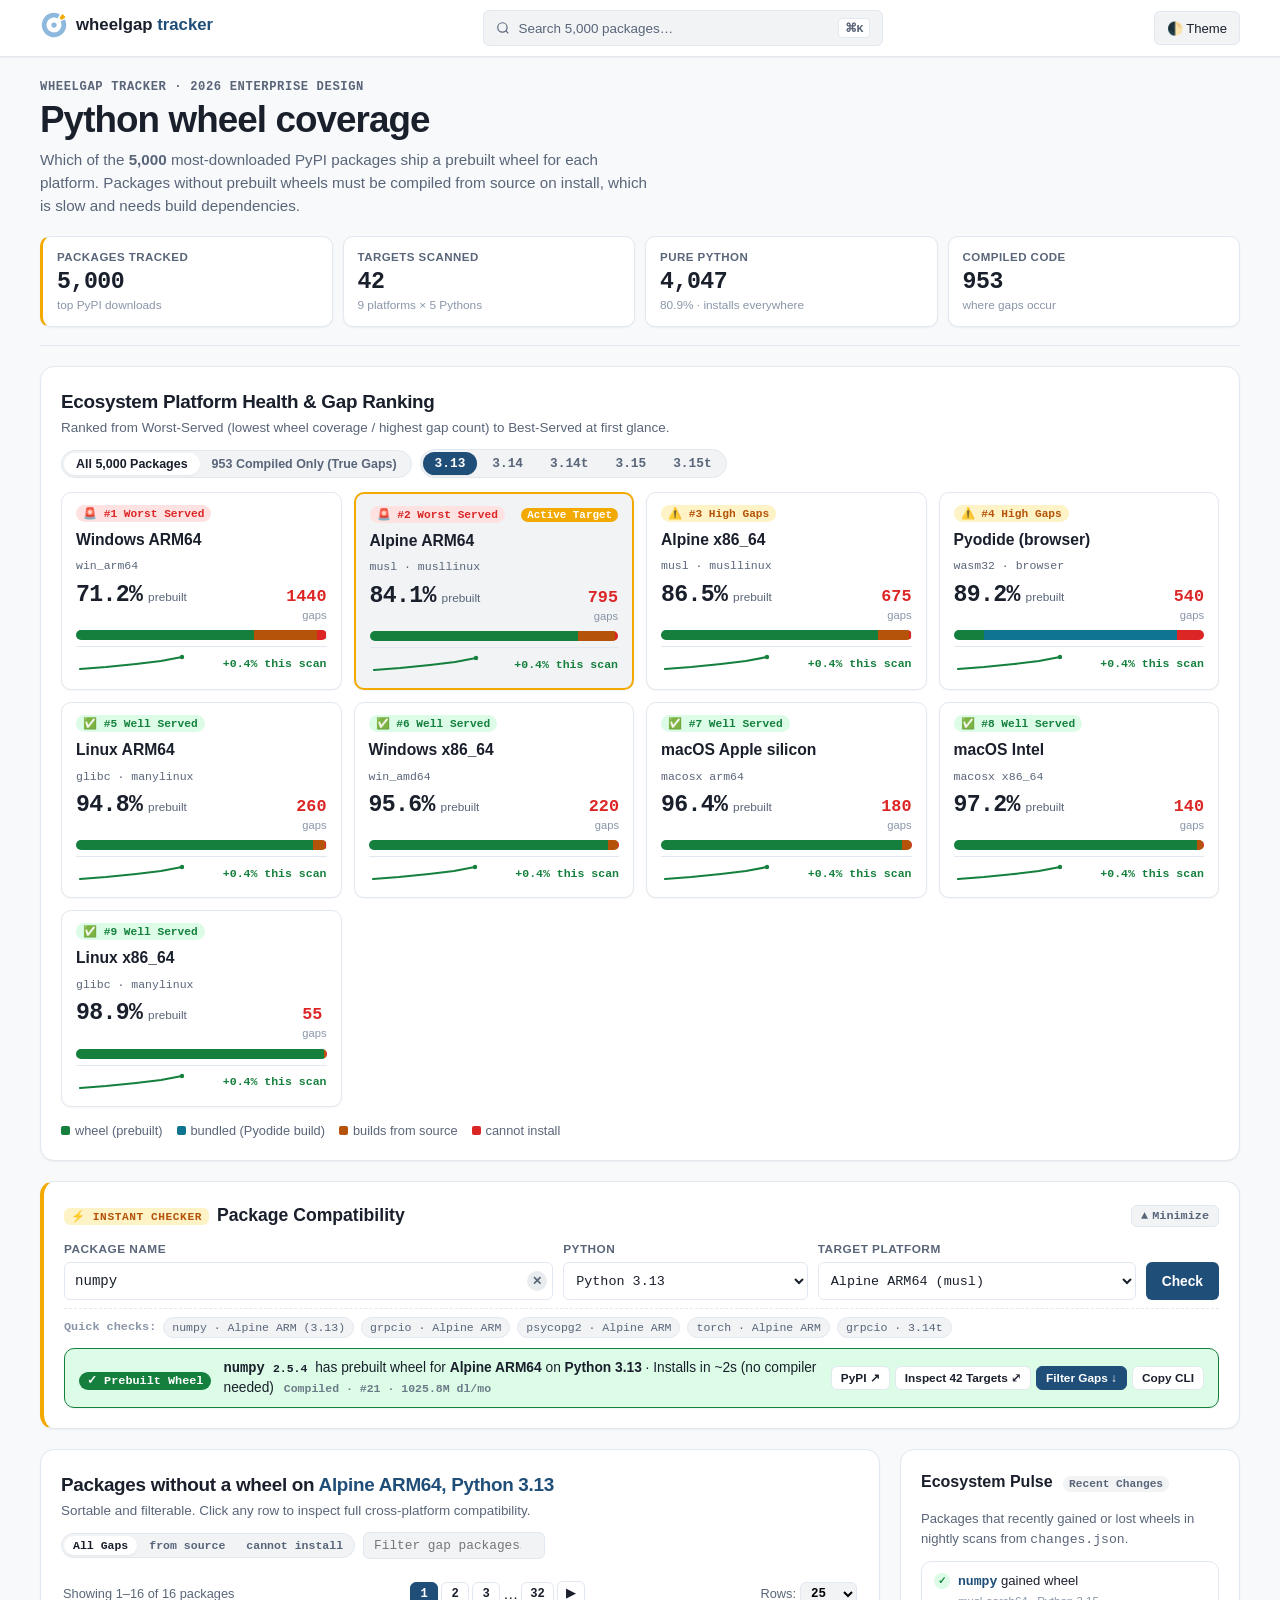
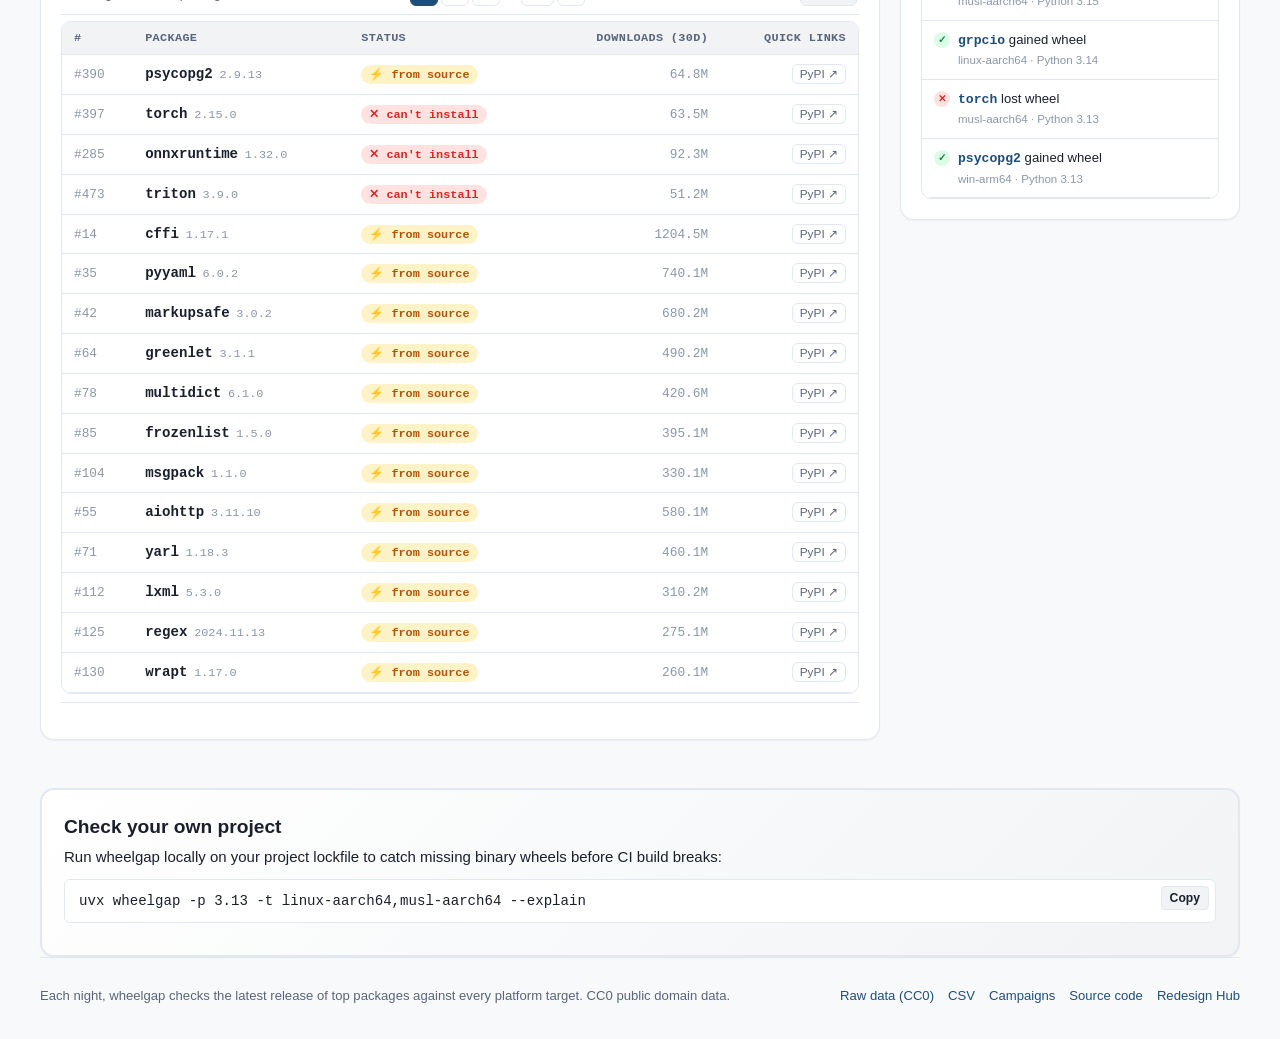
==== docs/index.html @ 33818406 "docs: add index.html for live GitHub Pages interactive preview" ====
<!doctype html>
<html lang="en">
<head>
  <meta charset="utf-8">
  <meta name="viewport" content="width=device-width, initial-scale=1">
  <title>Wheelgap Tracker — 2026 Enterprise Prototype (Revamped Macro-First & One-Liner)</title>
  <style>
/* CSS Tokens & System Styles */
:root {
  --navy: #1f4e79;
  --navy-dark: #143654;
  --navy-light: #2b689e;
  --amber: #f2a900;
  --amber-dark: #b45309;
  --amber-light: #fef3c7;

  --bg: #f8f9fa;
  --surface: #ffffff;
  --surface-alt: #f1f3f5;
  --surface-hover: #e9ecef;
  --text: #1a1f2c;
  --text-muted: #596579;
  --text-faint: #8a96a8;
  --line: #e2e8f0;
  --line-strong: #cbd5e1;

  --wheel: #15803d;
  --wheel-bg: #dcfce7;
  --bundled: #0e7490;
  --bundled-bg: #cffafe;
  --source: #b45309;
  --source-bg: #fef3c7;
  --missing: #dc2626;
  --missing-bg: #fee2e2;
  --unknown: #64748b;
  --unknown-bg: #f1f5f9;

  --bar-bg: #e2e8f0;
  --radius-sm: 6px;
  --radius: 10px;
  --radius-lg: 14px;
  --radius-full: 9999px;

  --mono: ui-monospace, "SF Mono", SFMono-Regular, Menlo, Consolas, "Liberation Mono", monospace;
  --sans: -apple-system, BlinkMacSystemFont, "SF Pro Text", "Segoe UI", Roboto, Helvetica, Arial, sans-serif;
  
  --shadow-sm: 0 1px 2px rgba(0, 0, 0, 0.05);
  --shadow: 0 1px 3px rgba(0, 0, 0, 0.08), 0 1px 2px rgba(0, 0, 0, 0.04);
  --shadow-md: 0 4px 6px -1px rgba(0, 0, 0, 0.08), 0 2px 4px -1px rgba(0, 0, 0, 0.04);
  --shadow-lg: 0 10px 15px -3px rgba(0, 0, 0, 0.1), 0 4px 6px -2px rgba(0, 0, 0, 0.05);
}

[data-theme="dark"] {
  --bg: #0d1117;
  --surface: #161b22;
  --surface-alt: #1c2128;
  --surface-hover: #262c36;
  --text: #f0f6fc;
  --text-muted: #8b949e;
  --text-faint: #6e7681;
  --line: #30363d;
  --line-strong: #444c56;
  --navy: #58a6ff;
  --navy-dark: #388bfd;
  --amber: #f59e0b;
  --amber-dark: #d97706;

  --wheel: #22c55e;
  --wheel-bg: rgba(34, 197, 94, 0.15);
  --bundled: #22d3ee;
  --bundled-bg: rgba(34, 211, 238, 0.15);
  --source: #f59e0b;
  --source-bg: rgba(245, 158, 11, 0.15);
  --missing: #f87171;
  --missing-bg: rgba(248, 113, 113, 0.15);
  --unknown: #94a3b8;
  --unknown-bg: rgba(148, 163, 184, 0.15);

  --bar-bg: #21262d;
  --shadow-sm: 0 1px 2px rgba(0, 0, 0, 0.4);
  --shadow: 0 1px 3px rgba(0, 0, 0, 0.5);
  --shadow-md: 0 4px 8px rgba(0, 0, 0, 0.6);
  --shadow-lg: 0 10px 25px rgba(0, 0, 0, 0.7);
}

*, *::before, *::after { box-sizing: border-box; margin: 0; }
body { background: var(--bg); color: var(--text); font: 15px/1.55 var(--sans); min-height: 100vh; display: flex; flex-direction: column; transition: background-color 0.2s, color 0.2s; }
a { color: var(--navy); text-decoration: none; }
a:hover { text-decoration: underline; }
code, kbd { font-family: var(--mono); }
.wrap { max-width: 1240px; margin: 0 auto; padding: 0 20px; width: 100%; }

@media (max-width: 640px) {
  .wrap { padding: 0 12px; }
}

/* Topbar */
.topbar { position: sticky; top: 0; z-index: 40; background: var(--surface); border-bottom: 1px solid var(--line); box-shadow: var(--shadow-sm); }
.topbar-inner { max-width: 1240px; margin: 0 auto; padding: 0 20px; height: 56px; display: flex; align-items: center; justify-content: space-between; gap: 12px; }
@media (max-width: 640px) { .topbar-inner { padding: 0 12px; height: 50px; } }
.logo-link { display: inline-flex; align-items: center; gap: 8px; color: var(--text); font-weight: 700; font-size: 1.05rem; }
.logo-link strong { color: var(--navy); }
.cmd-trigger { flex: 1; max-width: 400px; display: inline-flex; align-items: center; gap: 8px; padding: 7px 12px; background: var(--surface-alt); border: 1px solid var(--line); border-radius: var(--radius-sm); color: var(--text-muted); font-size: 0.84rem; cursor: pointer; }
@media (max-width: 640px) { .cmd-trigger { display: none; } }
.cmd-trigger-text { flex: 1; text-align: left; }
.shortcut-kbd { font: 600 0.72rem var(--mono); padding: 2px 6px; background: var(--surface); border: 1px solid var(--line); border-radius: 4px; color: var(--text-muted); }
.topbar-actions { display: flex; align-items: center; gap: 8px; }
.action-btn { display: inline-flex; align-items: center; gap: 6px; height: 34px; padding: 0 12px; background: var(--surface-alt); border: 1px solid var(--line); border-radius: var(--radius-sm); color: var(--text); font-size: 0.82rem; font-weight: 500; cursor: pointer; }

/* Hero */
.hero { padding: 24px 0 18px; border-bottom: 1px solid var(--line); margin-bottom: 20px; }
@media (max-width: 640px) { .hero { padding: 16px 0 14px; margin-bottom: 16px; } }
.eyebrow { font: 600 0.76rem/1 var(--mono); letter-spacing: 0.05em; text-transform: uppercase; color: var(--text-muted); margin-bottom: 6px; }
.hero-title { font-size: clamp(1.6rem, 3.2vw, 2.3rem); font-weight: 800; letter-spacing: -0.025em; line-height: 1.15; margin-bottom: 8px; }
.lede { max-width: 72ch; font-size: 0.95rem; color: var(--text-muted); line-height: 1.5; }
.kpi-grid { display: grid; grid-template-columns: repeat(auto-fit, minmax(180px, 1fr)); gap: 10px; margin-top: 18px; }
@media (max-width: 640px) { .kpi-grid { grid-template-columns: 1fr 1fr; gap: 8px; margin-top: 14px; } }
.kpi-card { background: var(--surface); border: 1px solid var(--line); border-radius: var(--radius); padding: 12px 14px; box-shadow: var(--shadow-sm); display: flex; flex-direction: column; }
.kpi-card.highlight { border-left: 3px solid var(--amber); }
.kpi-label { font-size: 0.72rem; font-weight: 600; text-transform: uppercase; letter-spacing: 0.04em; color: var(--text-muted); }
.kpi-val { font: 700 1.45rem var(--mono); letter-spacing: -0.02em; font-variant-numeric: tabular-nums; margin: 2px 0 1px; color: var(--text); }
.kpi-sub { font-size: 0.74rem; color: var(--text-faint); }

/* Panels */
.panel-card { background: var(--surface); border: 1px solid var(--line); border-radius: var(--radius-lg); padding: 20px; box-shadow: var(--shadow-sm); margin-bottom: 20px; }
@media (max-width: 640px) { .panel-card { padding: 14px 12px; border-radius: var(--radius); margin-bottom: 16px; } }
.section-head { display: flex; flex-wrap: wrap; align-items: center; justify-content: space-between; gap: 10px; margin-bottom: 14px; }
.title-with-desc h2 { font-size: 1.18rem; font-weight: 700; letter-spacing: -0.015em; }
.section-sub { font-size: 0.84rem; color: var(--text-muted); margin-top: 2px; }

/* 1. Ecosystem Platform Health & Leaderboard */
.matrix-controls-row { display: flex; flex-wrap: wrap; align-items: center; gap: 8px; }
.view-toggles { display: inline-flex; padding: 2px; background: var(--surface-alt); border: 1px solid var(--line); border-radius: var(--radius-full); }
.toggle-btn { border: none; background: none; font-size: 0.78rem; font-weight: 600; padding: 4px 12px; border-radius: var(--radius-full); color: var(--text-muted); cursor: pointer; }
.toggle-btn.active { background: var(--surface); color: var(--text); box-shadow: var(--shadow-sm); }
.tabs { display: inline-flex; flex-wrap: wrap; gap: 3px; border: 1px solid var(--line); border-radius: var(--radius-full); padding: 2px; background: var(--surface-alt); }
.tabs button { border: none; background: none; color: var(--text-muted); font: 600 0.8rem var(--mono); padding: 4px 12px; border-radius: var(--radius-full); cursor: pointer; }
.tabs button[aria-selected="true"] { background: var(--navy); color: #ffffff; box-shadow: var(--shadow-sm); }

.platform-leaderboard { display: grid; grid-template-columns: repeat(auto-fit, minmax(280px, 1fr)); gap: 12px; margin: 14px 0; }
@media (max-width: 640px) { .platform-leaderboard { grid-template-columns: 1fr; gap: 8px; } }

.leaderboard-card { background: var(--surface); border: 1px solid var(--line); border-radius: var(--radius); padding: 12px 14px; box-shadow: var(--shadow-sm); cursor: pointer; display: flex; flex-direction: column; gap: 6px; transition: all 0.12s; outline: none; position: relative; width: 100%; }
.leaderboard-card:hover { border-color: var(--line-strong); box-shadow: var(--shadow-md); transform: translateY(-1px); }
.leaderboard-card.active-platform-card { border: 2px solid var(--amber); background: var(--surface-alt); }
.card-top-row { display: flex; align-items: center; justify-content: space-between; gap: 6px; }
.board-rank-pill { font: 700 0.7rem var(--mono); padding: 2px 7px; border-radius: var(--radius-full); }
.sev-critical .board-rank-pill { background: var(--missing-bg); color: var(--missing); }
.sev-warning .board-rank-pill { background: var(--source-bg); color: var(--source); }
.sev-good .board-rank-pill { background: var(--wheel-bg); color: var(--wheel); }
.active-indicator-pill { font: 600 0.68rem var(--mono); background: var(--amber); color: #fff; padding: 1px 6px; border-radius: var(--radius-full); }
.board-pname { font-size: 0.98rem; font-weight: 700; color: var(--text); }
.board-pdesc { font: 400 0.72rem var(--mono); color: var(--text-muted); }
.board-stat-row { display: flex; align-items: baseline; justify-content: space-between; }
.board-pct-block { display: flex; align-items: baseline; gap: 6px; }
.board-pct { font: 800 1.45rem var(--mono); letter-spacing: -0.03em; font-variant-numeric: tabular-nums; color: var(--text); }
.board-pct-sub { font-size: 0.74rem; color: var(--text-muted); }
.board-gaps { font: 700 1.05rem var(--mono); color: var(--missing); font-variant-numeric: tabular-nums; }
.board-gaps-sub { display: block; font-size: 0.7rem; color: var(--text-faint); text-align: right; }
.bar { display: flex; height: 10px; border-radius: var(--radius-full); overflow: hidden; background: var(--bar-bg); }
.bar span { display: block; height: 100%; }
.b-wheel { background: var(--wheel); }
.b-bundled { background: var(--bundled); }
.b-source { background: var(--source); }
.b-missing { background: var(--missing); }
.board-footer-row { display: flex; align-items: center; justify-content: space-between; gap: 8px; padding-top: 4px; border-top: 1px solid var(--line); }
.board-spark-wrap { width: 110px; height: 24px; }
.spark { width: 100%; height: 100%; }
.spark path { fill: none; stroke: var(--wheel); stroke-width: 2.2; stroke-linejoin: round; stroke-linecap: round; }
.spark circle { fill: var(--wheel); }
.board-delta { font: 600 0.72rem var(--mono); }
.delta-up { color: var(--wheel); }

.legend { display: flex; flex-wrap: wrap; gap: 8px 14px; margin-top: 10px; }
.legend-tag { display: inline-flex; align-items: center; gap: 5px; font-size: 0.8rem; color: var(--text-muted); }
.sw { display: inline-block; width: 9px; height: 9px; border-radius: 2px; }
.sw-wheel { background: var(--wheel); }
.sw-bundled { background: var(--bundled); }
.sw-source { background: var(--source); }
.sw-missing { background: var(--missing); }

/* 2. Streamlined Instant Checker (Collapsible One-Liner Info) */
.omni-panel { border-left: 4px solid var(--amber); transition: padding 0.18s ease; }
.omni-panel.is-minimized { padding: 9px 16px; }
.omni-header { display: flex; align-items: center; justify-content: space-between; gap: 10px; margin-bottom: 10px; transition: margin 0.18s ease; }
.omni-panel.is-minimized .omni-header { margin-bottom: 0; }
.omni-title-wrap { display: flex; align-items: center; gap: 8px; flex-shrink: 0; }
.omni-badge { font: 700 0.7rem var(--mono); text-transform: uppercase; letter-spacing: 0.05em; background: var(--amber-light); color: var(--amber-dark); padding: 2px 7px; border-radius: var(--radius-sm); }
[data-theme="dark"] .omni-badge { background: rgba(245, 158, 11, 0.2); color: #fbbf24; }
.omni-title { font-size: 1.1rem; font-weight: 700; }

/* Minimized One-Liner Summary Bar inside Header */
.omni-minimized-summary { display: flex; align-items: center; gap: 8px; flex: 1; min-width: 0; overflow: hidden; }
.omni-minimized-summary[hidden] { display: none !important; }
.mini-summary-pill { font: 700 0.72rem var(--mono); padding: 2px 7px; border-radius: 99px; white-space: nowrap; flex-shrink: 0; }
.mini-summary-text { font-size: 0.84rem; color: var(--text); white-space: nowrap; overflow: hidden; text-overflow: ellipsis; min-width: 0; }
.mini-summary-actions { display: inline-flex; align-items: center; gap: 6px; flex-shrink: 0; margin-left: auto; }
.mini-btn { padding: 2px 8px !important; font-size: 0.74rem !important; height: 24px !important; line-height: 1 !important; }
@media (max-width: 768px) {
  .omni-header { flex-wrap: wrap; }
  .omni-minimized-summary { order: 3; width: 100%; margin-top: 6px; flex-wrap: wrap; }
}

.omni-toggle-btn { all: unset; box-sizing: border-box; font: 600 0.74rem var(--mono); padding: 3px 9px; background: var(--surface-alt); border: 1px solid var(--line); border-radius: var(--radius-sm); color: var(--text-muted); cursor: pointer; display: inline-flex; align-items: center; gap: 4px; }
.omni-toggle-btn:hover { background: var(--surface-hover); color: var(--text); }

.omni-form { display: grid; grid-template-columns: 2fr 1fr 1.3fr auto; gap: 10px; align-items: flex-end; }
@media (max-width: 860px) { .omni-form { grid-template-columns: 1fr 1fr; } .omni-pkg-field, .omni-action-field { grid-column: span 2; } }
@media (max-width: 520px) { .omni-form { grid-template-columns: 1fr; } .omni-pkg-field, .omni-action-field { grid-column: span 1; } }
.omni-field { display: flex; flex-direction: column; gap: 4px; }
.omni-label { font-size: 0.74rem; font-weight: 600; text-transform: uppercase; letter-spacing: 0.04em; color: var(--text-muted); }

/* Autocomplete wrapper with dedicated Clear button */
.autocomplete-wrapper { position: relative; display: flex; align-items: center; width: 100%; }
.autocomplete-wrapper input { width: 100%; height: 38px; padding: 0 32px 0 10px; border: 1px solid var(--line); border-radius: var(--radius-sm); background: var(--surface); color: var(--text); font: 500 0.88rem var(--mono); }
.autocomplete-wrapper input:focus { outline: 2px solid var(--amber); }
.search-clear-btn { all: unset; box-sizing: border-box; position: absolute; right: 6px; top: 50%; transform: translateY(-50%); width: 20px; height: 20px; border-radius: 99px; background: var(--surface-hover); color: var(--text-muted); font-size: 0.76rem; font-weight: 700; display: flex; align-items: center; justify-content: center; cursor: pointer; }
.search-clear-btn:hover { background: var(--line-strong); color: var(--text); }
.search-clear-btn[hidden] { display: none; }

.omni-select { height: 38px; padding: 0 8px; border: 1px solid var(--line); border-radius: var(--radius-sm); background: var(--surface); color: var(--text); font: 500 0.85rem var(--mono); font-size: 16px; cursor: pointer; width: 100%; }
@media (min-width: 641px) { .omni-select { font-size: 0.84rem; } }
.btn-primary { height: 38px; padding: 0 16px; font-size: 0.86rem; background: var(--navy); color: #fff; border: none; border-radius: var(--radius-sm); font-weight: 600; cursor: pointer; }

.omni-presets { display: flex; flex-wrap: wrap; align-items: center; gap: 5px 7px; margin-top: 8px; padding-top: 8px; border-top: 1px dashed var(--line); }
.preset-label { font-size: 0.74rem; color: var(--text-faint); font-weight: 600; font-family: var(--mono); }
.preset-chip { all: unset; box-sizing: border-box; font: 500 0.72rem var(--mono); background: var(--surface-alt); border: 1px solid var(--line); padding: 3px 8px; border-radius: var(--radius-full); color: var(--text-muted); cursor: pointer; }
.preset-chip:hover { background: var(--surface-hover); color: var(--text); }

/* High-Density One-Liner Verdict Bar */
.omni-answer-card { margin-top: 10px; }
.verdict-bar { display: flex; flex-wrap: wrap; align-items: center; justify-content: space-between; gap: 8px 12px; padding: 10px 14px; border-radius: var(--radius); border: 1.5px solid transparent; box-shadow: var(--shadow-sm); }
.verdict-wheel { background: var(--wheel-bg); border-color: var(--wheel); }
.verdict-bundled { background: var(--bundled-bg); border-color: var(--bundled); }
.verdict-source { background: var(--source-bg); border-color: var(--source); }
.verdict-missing { background: var(--missing-bg); border-color: var(--missing); }

.verdict-status-pill { font: 700 0.74rem var(--mono); padding: 2px 8px; border-radius: var(--radius-full); color: #fff; white-space: nowrap; }
.badge-wheel { background: var(--wheel); }
.badge-bundled { background: var(--bundled); }
.badge-source { background: var(--source); }
.badge-missing { background: var(--missing); }

.verdict-text-block { flex: 1; min-width: 220px; font-size: 0.86rem; line-height: 1.35; color: var(--text); }
.verdict-pkg-title { font-family: var(--mono); font-weight: 700; margin-right: 4px; }
.verdict-meta-inline { display: inline-block; margin-left: 6px; font: 600 0.72rem var(--mono); color: var(--text-muted); opacity: 0.85; }

.verdict-bar-actions { display: flex; flex-wrap: wrap; align-items: center; gap: 5px; }
.vbtn { all: unset; box-sizing: border-box; display: inline-flex; align-items: center; gap: 3px; padding: 4px 9px; border-radius: var(--radius-sm); font: 600 0.74rem var(--sans); cursor: pointer; background: var(--surface); border: 1px solid var(--line); color: var(--text); white-space: nowrap; }
.vbtn:hover { background: var(--surface-hover); text-decoration: none; }
.vbtn-filter { background: var(--navy); color: #fff; border-color: var(--navy); }

/* Autocomplete Dropdown */
.autocomplete-menu { position: absolute; top: calc(100% + 4px); left: 0; right: 0; background: var(--surface); border: 1px solid var(--line); border-radius: var(--radius); box-shadow: var(--shadow-lg); max-height: 220px; overflow-y: auto; z-index: 60; padding: 4px; }
.autocomplete-item { display: flex; align-items: center; justify-content: space-between; padding: 7px 10px; min-height: 36px; border-radius: var(--radius-sm); cursor: pointer; font-size: 0.84rem; }
.autocomplete-item:hover { background: var(--surface-alt); }
.autocomplete-name { font-weight: 600; font-family: var(--mono); }

/* 3. Package Explorer Split Layout */
.content-split-grid { display: grid; grid-template-columns: 1fr 340px; gap: 20px; align-items: start; }
@media (max-width: 960px) { .content-split-grid { grid-template-columns: 1fr; } }
.highlight-target { color: var(--navy); font-weight: 700; }
.filter-toolbar { display: flex; flex-wrap: wrap; align-items: center; gap: 8px; }
.status-filter-pills { display: inline-flex; gap: 3px; background: var(--surface-alt); padding: 2px; border-radius: var(--radius-full); border: 1px solid var(--line); }
.pill-filter { border: none; background: none; font: 600 0.72rem var(--mono); padding: 3px 9px; border-radius: var(--radius-full); color: var(--text-muted); cursor: pointer; }
.pill-filter.active { background: var(--surface); color: var(--text); box-shadow: var(--shadow-sm); }
.pill-filter.pill-source.active { background: var(--source); color: #fff; }
.pill-filter.pill-missing.active { background: var(--missing); color: #fff; }
.table-search-box input { padding: 5px 10px; border: 1px solid var(--line); border-radius: var(--radius-sm); background: var(--surface-alt); font: 0.8rem var(--mono); color: var(--text); min-width: 160px; }

/* Pagination */
.pagination-bar { display: flex; flex-wrap: wrap; align-items: center; justify-content: space-between; gap: 10px; padding: 8px 2px; }
.top-pagination { border-bottom: 1px solid var(--line); margin-bottom: 6px; }
.bottom-pagination { border-top: 1px solid var(--line); margin-top: 8px; }
.pagination-info { font-size: 0.8rem; color: var(--text-muted); font-variant-numeric: tabular-nums; }
.pagination-controls { display: inline-flex; align-items: center; gap: 3px; }
.page-btn { border: 1px solid var(--line); background: var(--surface); color: var(--text); font: 600 0.76rem var(--mono); padding: 4px 8px; border-radius: var(--radius-sm); cursor: pointer; min-width: 28px; text-align: center; }
.page-btn:hover:not(:disabled) { background: var(--surface-hover); }
.page-btn.active { background: var(--navy); border-color: var(--navy); color: #fff; }
.page-size-selector { display: inline-flex; align-items: center; gap: 4px; font-size: 0.8rem; color: var(--text-muted); }
.page-size-select { padding: 3px 6px; border: 1px solid var(--line); border-radius: var(--radius-sm); background: var(--surface-alt); font: 600 0.78rem var(--mono); cursor: pointer; }

/* Table */
.table-wrapper { overflow-x: auto; border: 1px solid var(--line); border-radius: var(--radius); background: var(--surface); }
.packages-table { width: 100%; border-collapse: collapse; font-size: 0.84rem; }
.packages-table th, .packages-table td { padding: 9px 12px; text-align: left; border-bottom: 1px solid var(--line); }
.packages-table thead th { background: var(--surface-alt); font: 600 0.74rem var(--mono); color: var(--text-muted); text-transform: uppercase; letter-spacing: 0.03em; user-select: none; }
.packages-table tbody tr:hover { background: var(--surface-alt); }
.pkg-name-link { font: 600 0.88rem var(--mono); color: var(--text); }
.pkg-name-link:hover { color: var(--navy); }
.pkg-version { font: 400 0.74rem var(--mono); color: var(--text-faint); margin-left: 3px; }
.pkg-rank, .pkg-downloads { font: 0.8rem var(--mono); color: var(--text-faint); font-variant-numeric: tabular-nums; }
.table-ext-link { font: 500 0.74rem var(--sans); color: var(--text-muted); padding: 2px 7px; border: 1px solid var(--line); border-radius: var(--radius-sm); display: inline-block; white-space: nowrap; margin-left: 3px; }
.table-ext-link:hover { background: var(--surface-hover); color: var(--text); text-decoration: none; }
.status { display: inline-flex; align-items: center; gap: 4px; font: 600 0.74rem var(--mono); padding: 2px 8px; border-radius: var(--radius-full); white-space: nowrap; }
.s-wheel { color: var(--wheel); background: var(--wheel-bg); }
.s-source { color: var(--source); background: var(--source-bg); }
.s-missing { color: var(--missing); background: var(--missing-bg); }

/* Pulse Feed */
.sub-heading { font-size: 1rem; font-weight: 700; }
.time-badge { font: 600 0.7rem var(--mono); padding: 2px 6px; background: var(--surface-alt); color: var(--text-muted); border-radius: var(--radius-full); margin-left: 6px; }
.pulse-note { font-size: 0.82rem; color: var(--text-muted); margin: 4px 0 10px; }
.pulse-feed { list-style: none; padding: 0; margin: 0; border: 1px solid var(--line); border-radius: var(--radius); background: var(--surface); max-height: 360px; overflow-y: auto; }
.pulse-feed li { padding: 9px 12px; border-bottom: 1px solid var(--line); font-size: 0.82rem; display: flex; align-items: flex-start; gap: 8px; }
.pulse-icon { flex-shrink: 0; width: 16px; height: 16px; border-radius: var(--radius-full); display: flex; align-items: center; justify-content: center; font-size: 0.65rem; font-weight: 700; margin-top: 2px; }
.icon-gain { background: var(--wheel-bg); color: var(--wheel); }
.icon-loss { background: var(--missing-bg); color: var(--missing); }
.pulse-pkg { font-weight: 600; font-family: var(--mono); }
.pulse-meta { font-size: 0.72rem; color: var(--text-faint); display: block; margin-top: 1px; }

/* CTA Banner & Footer */
.cta-banner { margin-top: 28px; padding: 22px; background: linear-gradient(135deg, var(--surface) 0%, var(--surface-alt) 100%); border: 2px solid var(--line); border-radius: var(--radius-lg); box-shadow: var(--shadow-sm); }
.cta-header h2 { font-size: 1.2rem; font-weight: 700; margin-bottom: 4px; }
.command-block { position: relative; background: var(--surface); border: 1px solid var(--line); border-radius: var(--radius-sm); padding: 10px 48px 10px 14px; margin: 10px 0; font-size: 0.88rem; overflow-x: auto; }
.btn-copy { position: absolute; top: 6px; right: 6px; padding: 4px 8px; font: 600 0.76rem var(--sans); background: var(--surface-alt); border: 1px solid var(--line); border-radius: 4px; color: var(--text); cursor: pointer; }
.site-footer { margin-top: auto; border-top: 1px solid var(--line); padding: 28px 0 32px; color: var(--text-muted); font-size: 0.82rem; }
.footer-grid { display: flex; flex-wrap: wrap; justify-content: space-between; gap: 16px; }
.footer-nav { display: flex; flex-wrap: wrap; gap: 6px 14px; }

/* Drawer & Modals */
.drawer-backdrop { position: fixed; inset: 0; background: rgba(0,0,0,0.55); backdrop-filter: blur(2px); z-index: 100; display: flex; justify-content: flex-end; }
.drawer { width: 100%; max-width: 560px; height: 100%; background: var(--surface); box-shadow: var(--shadow-lg); display: flex; flex-direction: column; z-index: 101; }
.drawer-header { display: flex; align-items: center; justify-content: space-between; padding: 16px 20px; border-bottom: 1px solid var(--line); }
.drawer-heading { font: 700 1.2rem var(--mono); }
.drawer-subtitle { font-size: 0.8rem; color: var(--text-muted); }
.drawer-close { width: 30px; height: 30px; display: flex; align-items: center; justify-content: center; border: 1px solid var(--line); border-radius: var(--radius-sm); background: var(--surface-alt); cursor: pointer; }
.drawer-body { flex: 1; overflow-y: auto; padding: 20px; }
.matrix-scroll { overflow-x: auto; border: 1px solid var(--line); border-radius: var(--radius-sm); margin: 10px 0; }
.matrix { width: 100%; border-collapse: collapse; font-size: 0.82rem; }
.matrix th, .matrix td { padding: 6px 8px; text-align: left; border-top: 1px solid var(--line); }
.matrix thead th { border-top: 0; background: var(--surface-alt); color: var(--text-muted); font: 600 0.74rem var(--mono); }
  </style>
</head>
<body>
  <!-- Top Navigation Bar -->
  <header class="topbar">
    <div class="topbar-inner">
      <div class="brand">
        <a href="#" class="logo-link">
          <svg class="brand-icon" viewBox="0 0 64 64" width="28" height="28" aria-hidden="true">
            <path d="M56.72,18.85 A28,28 0 1 1 45.15,7.28 L39.98,16.99 A17,17 0 1 0 47.01,24.02 Z" fill="#8fb8de"/>
            <path d="M50.86,6.99 A28,28 0 0 1 58.41,14.54 L49.29,20.69 A17,17 0 0 0 44.71,16.11 Z" fill="#f2a900"/>
            <circle cx="32" cy="32" r="6" fill="#8fb8de"/>
          </svg>
          <span>wheelgap <strong>tracker</strong></span>
        </a>
      </div>

      <button class="cmd-trigger" id="cmd-trigger" type="button" aria-label="Search packages">
        <svg width="14" height="14" viewBox="0 0 24 24" fill="none" stroke="currentColor" stroke-width="2"><circle cx="11" cy="11" r="8"/><line x1="21" y1="21" x2="16.65" y2="16.65"/></svg>
        <span class="cmd-trigger-text">Search 5,000 packages…</span>
        <kbd class="shortcut-kbd">⌘K</kbd>
      </button>

      <div class="topbar-actions">
        <button class="action-btn" id="theme-toggle" type="button">🌓 Theme</button>
      </div>
    </div>
  </header>

  <div class="wrap main-wrap">
    <!-- Header Hero & Dynamic KPIs -->
    <header class="hero">
      <div class="hero-content">
        <p class="eyebrow">wheelgap tracker · 2026 enterprise design</p>
        <h1 class="hero-title">Python wheel coverage</h1>
        <p class="lede">Which of the <strong id="n-packages">5,000</strong> most-downloaded PyPI packages ship a prebuilt wheel for each platform. Packages without prebuilt wheels must be compiled from source on install, which is slow and needs build dependencies.</p>
      </div>

      <div class="kpi-grid">
        <div class="kpi-card highlight">
          <span class="kpi-label">Packages Tracked</span>
          <span class="kpi-val">5,000</span>
          <span class="kpi-sub">top PyPI downloads</span>
        </div>
        <div class="kpi-card">
          <span class="kpi-label">Targets Scanned</span>
          <span class="kpi-val">42</span>
          <span class="kpi-sub">9 platforms × 5 Pythons</span>
        </div>
        <div class="kpi-card">
          <span class="kpi-label">Pure Python</span>
          <span class="kpi-val">4,047</span>
          <span class="kpi-sub">80.9% · installs everywhere</span>
        </div>
        <div class="kpi-card">
          <span class="kpi-label">Compiled Code</span>
          <span class="kpi-val">953</span>
          <span class="kpi-sub">where gaps occur</span>
        </div>
      </div>
    </header>

    <main>
      <!-- ====================================================================
           1. ECOSYSTEM HEALTH HUB & WORST-SERVED LEADERBOARD (Macro View at First Glance)
           ==================================================================== -->
      <section class="panel-card health-hub-panel" id="health-hub">
        <div class="section-head flex-wrap">
          <div class="title-with-desc">
            <h2>Ecosystem Platform Health & Gap Ranking</h2>
            <p class="section-sub" id="pure-note">Ranked from Worst-Served (lowest wheel coverage / highest gap count) to Best-Served at first glance.</p>
          </div>

          <div class="matrix-controls-row">
            <div class="view-toggles" role="group">
              <button type="button" class="toggle-btn active" id="btn-show-all">All 5,000 Packages</button>
              <button type="button" class="toggle-btn" id="btn-show-compiled">953 Compiled Only (True Gaps)</button>
            </div>

            <div class="tabs" id="python-tabs">
              <button role="tab" aria-selected="true" data-python="3.13">3.13</button>
              <button role="tab" aria-selected="false" data-python="3.14">3.14</button>
              <button role="tab" aria-selected="false" data-python="3.14t">3.14t</button>
              <button role="tab" aria-selected="false" data-python="3.15">3.15</button>
              <button role="tab" aria-selected="false" data-python="3.15t">3.15t</button>
            </div>
          </div>
        </div>

        <!-- Ranked Platform Cards Deck (Ranked Worst to Best Served) -->
        <div class="platform-leaderboard" id="platform-leaderboard" aria-live="polite"></div>

        <div class="legend">
          <span class="legend-tag tag-wheel"><i class="sw sw-wheel"></i> wheel (prebuilt)</span>
          <span class="legend-tag tag-bundled"><i class="sw sw-bundled"></i> bundled (Pyodide build)</span>
          <span class="legend-tag tag-source"><i class="sw sw-source"></i> builds from source</span>
          <span class="legend-tag tag-missing"><i class="sw sw-missing"></i> cannot install</span>
        </div>
      </section>

      <!-- ====================================================================
           2. STREAMLINED INSTANT ANSWER OMNI-CHECKER (Collapsible One-Liner Info)
           ==================================================================== -->
      <section class="panel-card omni-panel" id="omni-checker">
        <div class="omni-header">
          <div class="omni-title-wrap">
            <span class="omni-badge">⚡ Instant Checker</span>
            <h2 class="omni-title">Package Compatibility</h2>
          </div>

          <!-- One-Liner Strip: Visible when minimized, showing selected package verdict & quick actions -->
          <div class="omni-minimized-summary" id="omni-minimized-summary" hidden>
            <!-- Populated dynamically with one-liner verdict & quick actions -->
          </div>

          <button type="button" class="omni-toggle-btn" id="omni-toggle-btn" aria-expanded="true">
            <span id="omni-toggle-icon">▲</span> <span id="omni-toggle-text">Minimize</span>
          </button>
        </div>

        <div class="omni-collapsible-body" id="omni-body">
          <form class="omni-form" id="search-form" onsubmit="return false">
            <div class="omni-field omni-pkg-field">
              <label for="search" class="omni-label">Package Name</label>
              <div class="autocomplete-wrapper">
                <input id="search" placeholder="Type package (e.g. numpy, grpcio, psycopg2)…" autocomplete="off" spellcheck="false" value="numpy">
                <button type="button" class="search-clear-btn" id="search-clear-btn" aria-label="Clear package input" title="Clear input">✕</button>
                <div class="autocomplete-menu" id="search-autocomplete" hidden></div>
              </div>
            </div>

            <div class="omni-field">
              <label for="omni-python-select" class="omni-label">Python</label>
              <select id="omni-python-select" class="omni-select">
                <option value="3.13" selected>Python 3.13</option>
                <option value="3.14">Python 3.14</option>
                <option value="3.14t">Python 3.14t</option>
                <option value="3.15">Python 3.15</option>
                <option value="3.15t">Python 3.15t</option>
              </select>
            </div>

            <div class="omni-field">
              <label for="omni-platform-select" class="omni-label">Target Platform</label>
              <select id="omni-platform-select" class="omni-select">
                <option value="musl-aarch64" selected>Alpine ARM64 (musl)</option>
                <option value="musl-x86_64">Alpine x86_64 (musl)</option>
                <option value="win-arm64">Windows ARM64 (win_arm64)</option>
                <option value="win-amd64">Windows x86_64 (win_amd64)</option>
                <option value="linux-aarch64">Linux ARM64 (glibc)</option>
                <option value="linux-x86_64">Linux x86_64 (glibc)</option>
                <option value="macos-arm64">macOS Apple silicon</option>
                <option value="macos-x86_64">macOS Intel</option>
                <option value="pyodide">Pyodide (wasm32)</option>
              </select>
            </div>

            <div class="omni-field omni-action-field">
              <button type="submit" class="btn-primary" id="omni-submit-btn">Check</button>
            </div>
          </form>

          <!-- Fast Presets for Core Questions -->
          <div class="omni-presets" id="omni-presets">
            <span class="preset-label">Quick checks:</span>
            <button type="button" class="preset-chip" data-pkg="numpy" data-py="3.13" data-pl="musl-aarch64">numpy · Alpine ARM (3.13)</button>
            <button type="button" class="preset-chip" data-pkg="grpcio" data-py="3.13" data-pl="musl-aarch64">grpcio · Alpine ARM</button>
            <button type="button" class="preset-chip" data-pkg="psycopg2" data-py="3.13" data-pl="musl-aarch64">psycopg2 · Alpine ARM</button>
            <button type="button" class="preset-chip" data-pkg="torch" data-py="3.13" data-pl="musl-aarch64">torch · Alpine ARM</button>
            <button type="button" class="preset-chip" data-pkg="grpcio" data-py="3.14t" data-pl="musl-aarch64">grpcio · 3.14t</button>
          </div>

          <!-- The Instant Visual Answer Card (One-Liner / Compact View) -->
          <div class="omni-answer-card" id="omni-answer" aria-live="polite"></div>
        </div>
      </section>

      <!-- ====================================================================
           3. EXPLORER & ECOSYSTEM PULSE: Two-Column Split Layout
           ==================================================================== -->
      <div class="content-split-grid">
        <section class="panel-card explorer-panel">
          <div class="section-head flex-wrap">
            <div class="title-with-desc">
              <h2 id="gaps-title">Packages without a wheel on <span id="gaps-platform" class="highlight-target">Alpine ARM64, Python 3.13</span></h2>
              <p class="section-sub">Sortable and filterable. Click any row to inspect full cross-platform compatibility.</p>
            </div>

            <div class="filter-toolbar">
              <div class="status-filter-pills" role="radiogroup">
                <button type="button" class="pill-filter active" data-filter="all">All Gaps</button>
                <button type="button" class="pill-filter pill-source" data-filter="source">from source</button>
                <button type="button" class="pill-filter pill-missing" data-filter="missing">cannot install</button>
              </div>
              <div class="table-search-box">
                <input type="search" id="gaps-search" placeholder="Filter gap packages…">
              </div>
            </div>
          </div>

          <div class="pagination-bar top-pagination">
            <span class="pagination-info" id="pagination-info-top">Showing 1–25 of packages</span>
            <div class="pagination-controls" id="pagination-buttons-top"></div>
            <div class="page-size-selector">
              <label for="page-size-top">Rows:</label>
              <select id="page-size-top" class="page-size-select">
                <option value="25" selected>25</option>
                <option value="50">50</option>
                <option value="100">100</option>
                <option value="all">All</option>
              </select>
            </div>
          </div>

          <div class="table-wrapper">
            <table class="packages-table">
              <thead>
                <tr>
                  <th scope="col">#</th>
                  <th scope="col">Package</th>
                  <th scope="col">Status</th>
                  <th scope="col" style="text-align:right">Downloads (30d)</th>
                  <th scope="col" style="text-align:right">Quick Links</th>
                </tr>
              </thead>
              <tbody id="gaps"></tbody>
            </table>
          </div>

          <div class="pagination-bar bottom-pagination">
            <span class="pagination-info" id="pagination-info-bottom"></span>
            <div class="pagination-controls" id="pagination-buttons-bottom"></div>
          </div>
        </section>

        <!-- Sidebar: Ecosystem Pulse -->
        <aside class="sidebar-col">
          <section class="panel-card pulse-card">
            <div class="section-head">
              <div class="title-with-desc">
                <h3 class="sub-heading">Ecosystem Pulse <span class="time-badge">Recent Changes</span></h3>
              </div>
            </div>
            <p class="pulse-note">Packages that recently gained or lost wheels in nightly scans from <code>changes.json</code>.</p>
            <ol class="pulse-feed" id="pulse-feed"></ol>
          </section>
        </aside>
      </div>

      <!-- CTA -->
      <section class="cta-banner">
        <div class="cta-header">
          <h2>Check your own project</h2>
          <p>Run wheelgap locally on your project lockfile to catch missing binary wheels before CI build breaks:</p>
        </div>
        <div class="command-block">
          <code>uvx wheelgap -p 3.13 -t linux-aarch64,musl-aarch64 --explain</code>
          <button class="btn-copy" id="cta-copy-btn" type="button">Copy</button>
        </div>
      </section>
    </main>

    <!-- Footer -->
    <footer class="site-footer">
      <div class="footer-grid">
        <p>Each night, wheelgap checks the latest release of top packages against every platform target. CC0 public domain data.</p>
        <div class="footer-nav">
          <a href="#">Raw data (CC0)</a>
          <a href="#">CSV</a>
          <a href="#">Campaigns</a>
          <a href="https://github.com/wheelgap/wheelgap">Source code</a>
          <a href="https://github.com/wheelgap/wheelgap/discussions/154">Redesign Hub</a>
        </div>
      </div>
    </footer>
  </div>

  <!-- Deep Inspection Slide-over Drawer -->
  <div class="drawer-backdrop" id="drawer-backdrop" style="display:none">
    <aside class="drawer" id="drawer">
      <div class="drawer-header">
        <div class="drawer-titles">
          <h3 id="drawer-title" class="drawer-heading">Package Details</h3>
          <span class="drawer-subtitle" id="drawer-subtitle">All 42 target platforms compatibility overview</span>
        </div>
        <button class="drawer-close" id="drawer-close" type="button">✕</button>
      </div>
      <div class="drawer-body" id="drawer-content"></div>
    </aside>
  </div>

  <script>
  const PLATFORMS = {
    "win-arm64": ["Windows ARM64", "win_arm64", 71.2, 1440, { wheel: 71.2, bundled: 0, source: 25.1, missing: 3.7 }],
    "musl-aarch64": ["Alpine ARM64", "musl · musllinux", 84.1, 795, { wheel: 84.1, bundled: 0, source: 14.8, missing: 1.1 }],
    "musl-x86_64": ["Alpine x86_64", "musl · musllinux", 86.5, 675, { wheel: 86.5, bundled: 0, source: 12.6, missing: 0.9 }],
    "pyodide": ["Pyodide (browser)", "wasm32 · browser", 89.2, 540, { wheel: 12.1, bundled: 77.1, source: 0, missing: 10.8 }],
    "linux-aarch64": ["Linux ARM64", "glibc · manylinux", 94.8, 260, { wheel: 94.8, bundled: 0, source: 4.8, missing: 0.4 }],
    "win-amd64": ["Windows x86_64", "win_amd64", 95.6, 220, { wheel: 95.6, bundled: 0, source: 4.1, missing: 0.3 }],
    "macos-arm64": ["macOS Apple silicon", "macosx arm64", 96.4, 180, { wheel: 96.4, bundled: 0, source: 3.4, missing: 0.2 }],
    "macos-x86_64": ["macOS Intel", "macosx x86_64", 97.2, 140, { wheel: 97.2, bundled: 0, source: 2.6, missing: 0.2 }],
    "linux-x86_64": ["Linux x86_64", "glibc · manylinux", 98.9, 55, { wheel: 98.9, bundled: 0, source: 1.0, missing: 0.1 }]
  };

  const PACKAGES = [
    { name: "numpy", rank: 21, version: "2.5.4", pure: false, downloads: 1025805630, status: "wheel" },
    { name: "grpcio", rank: 92, version: "1.85.1", pure: false, downloads: 370169739, status: "wheel" },
    { name: "cryptography", rank: 9, version: "50.0.2", pure: false, downloads: 1317045984, status: "wheel" },
    { name: "psycopg2", rank: 390, version: "2.9.13", pure: false, downloads: 64846937, status: "source" },
    { name: "torch", rank: 397, version: "2.15.0", pure: false, downloads: 63457465, status: "missing" },
    { name: "onnxruntime", rank: 285, version: "1.32.0", pure: false, downloads: 92345110, status: "missing" },
    { name: "triton", rank: 473, version: "3.9.0", pure: false, downloads: 51204900, status: "missing" },
    { name: "cffi", rank: 14, version: "1.17.1", pure: false, downloads: 1204500120, status: "source" },
    { name: "pydantic-core", rank: 28, version: "2.27.2", pure: false, downloads: 850230100, status: "wheel" },
    { name: "pyyaml", rank: 35, version: "6.0.2", pure: false, downloads: 740112340, status: "source" },
    { name: "markupsafe", rank: 42, version: "3.0.2", pure: false, downloads: 680220190, status: "source" },
    { name: "greenlet", rank: 64, version: "3.1.1", pure: false, downloads: 490220110, status: "source" },
    { name: "multidict", rank: 78, version: "6.1.0", pure: false, downloads: 420550120, status: "source" },
    { name: "frozenlist", rank: 85, version: "1.5.0", pure: false, downloads: 395110200, status: "source" },
    { name: "msgpack", rank: 104, version: "1.1.0", pure: false, downloads: 330110900, status: "source" },
    { name: "aiohttp", rank: 55, version: "3.11.10", pure: false, downloads: 580110200, status: "source" },
    { name: "yarl", rank: 71, version: "1.18.3", pure: false, downloads: 460110200, status: "source" },
    { name: "lxml", rank: 112, version: "5.3.0", pure: false, downloads: 310220100, status: "source" },
    { name: "pillow", rank: 68, version: "11.0.0", pure: false, downloads: 480110200, status: "wheel" },
    { name: "scipy", rank: 82, version: "1.14.1", pure: false, downloads: 410220100, status: "wheel" },
    { name: "pandas", rank: 38, version: "2.2.3", pure: false, downloads: 710220100, status: "wheel" },
    { name: "pyarrow", rank: 118, version: "18.1.0", pure: false, downloads: 290110200, status: "wheel" },
    { name: "regex", rank: 125, version: "2024.11.13", pure: false, downloads: 275110200, status: "source" },
    { name: "wrapt", rank: 130, version: "1.17.0", pure: false, downloads: 260110200, status: "source" },
    { name: "bcrypt", rank: 142, version: "4.2.1", pure: false, downloads: 240110200, status: "wheel" }
  ];

  const state = {
    pkg: "numpy",
    python: "3.13",
    platform: "musl-aarch64",
    filter: "all",
    search: "",
    pageSize: 25,
    page: 1,
    compiledOnly: false
  };

  const $ = (id) => document.getElementById(id);

  function updateClearBtn() {
    const btn = $("search-clear-btn");
    if (btn) btn.hidden = !$("search").value.trim();
  }

  function renderOmni() {
    updateClearBtn();
    const pkgName = $("search").value.trim() || state.pkg;
    const py = $("omni-python-select").value;
    const pl = $("omni-platform-select").value;
    const [pname] = PLATFORMS[pl] || [pl, ""];

    let p = PACKAGES.find(x => x.name.toLowerCase() === pkgName.toLowerCase());
    if (!p) {
      p = { name: pkgName, rank: 999, version: "latest", pure: false, downloads: 15000000, status: "source" };
    }

    let status = p.status;
    if (pkgName.toLowerCase() === "numpy") {
      status = pl === "pyodide" ? "bundled" : "wheel";
    } else if (pkgName.toLowerCase() === "grpcio") {
      status = py === "3.14t" || py === "3.15t" ? "source" : "wheel";
    } else if (pkgName.toLowerCase() === "psycopg2") {
      status = "source";
    } else if (pkgName.toLowerCase() === "torch") {
      status = (pl === "musl-aarch64" || pl === "pyodide") ? "missing" : "wheel";
    }

    let badgeClass = "badge-wheel", cardClass = "verdict-wheel", badgeText = "✓ Prebuilt Wheel", summary = "";

    if (status === "wheel") {
      cardClass = "verdict-wheel";
      badgeClass = "badge-wheel";
      badgeText = "✓ Prebuilt Wheel";
      summary = `has prebuilt wheel for <strong>${pname}</strong> on <strong>Python ${py}</strong> · Installs in ~2s (no compiler needed)`;
    } else if (status === "bundled") {
      cardClass = "verdict-bundled";
      badgeClass = "badge-bundled";
      badgeText = "📦 Bundled Pyodide";
      summary = `is pre-compiled in Pyodide distribution for <strong>Python ${py}</strong> (runs in browser WebAssembly)`;
    } else if (status === "source") {
      cardClass = "verdict-source";
      badgeClass = "badge-source";
      badgeText = "⚡ Builds from Source";
      summary = `compiles on install for <strong>${pname}</strong> (Python ${py}) · Needs C compiler & headers (30–90s build)`;
    } else {
      cardClass = "verdict-missing";
      badgeClass = "badge-missing";
      badgeText = "✕ Cannot Install";
      summary = `has no prebuilt binary and cannot be installed on <strong>${pname}</strong> (Python ${py})`;
    }

    const cliCmd = `uvx wheelgap ${p.name} -p ${py} -t ${pl} --explain`;

    $("omni-answer").innerHTML = `
      <div class="verdict-bar ${cardClass}">
        <div class="verdict-pill-wrap">
          <span class="verdict-status-pill ${badgeClass}">${badgeText}</span>
        </div>
        <div class="verdict-text-block">
          <strong class="verdict-pkg-title">${p.name} <small>${p.version}</small></strong>
          <span class="verdict-summary">${summary}</span>
          <span class="verdict-meta-inline">${p.pure ? "Pure Python" : "Compiled"} · #${p.rank} · ${(p.downloads / 1e6).toFixed(1)}M dl/mo</span>
        </div>
        <div class="verdict-bar-actions">
          <a href="https://pypi.org/project/${p.name}/${p.version}/" target="_blank" rel="noopener" class="vbtn vbtn-ext">PyPI ↗</a>
          <button type="button" class="vbtn vbtn-drawer" onclick="openDrawer('${p.name}')">Inspect 42 Targets ⤢</button>
          <button type="button" class="vbtn vbtn-filter" onclick="filterPlatform('${pl}')">Filter Gaps ↓</button>
          <button type="button" class="vbtn vbtn-repro" onclick="copyText('${cliCmd}')">Copy CLI</button>
        </div>
      </div>
    `;

    const mini = $("omni-minimized-summary");
    if (mini) {
      mini.innerHTML = `
        <span class="mini-summary-pill ${badgeClass}">${badgeText}</span>
        <span class="mini-summary-text"><strong>${p.name}</strong> on <strong>${pname}</strong> (${py})</span>
        <div class="mini-summary-actions">
          <button type="button" class="vbtn vbtn-drawer mini-btn" onclick="openDrawer('${p.name}')" title="Inspect 42 targets">Inspect 42 ⤢</button>
          <button type="button" class="vbtn vbtn-filter mini-btn" onclick="filterPlatform('${pl}')" title="Filter gaps below">Filter Gaps ↓</button>
          <a href="https://pypi.org/project/${p.name}/${p.version}/" target="_blank" rel="noopener" class="vbtn vbtn-ext mini-btn">PyPI ↗</a>
        </div>
      `;
    }
  }

  function renderLeaderboard() {
    const list = Object.entries(PLATFORMS).map(([k, v]) => ({
      key: k,
      name: v[0],
      desc: v[1],
      pct: state.compiledOnly ? (v[2] * 0.25).toFixed(1) : v[2],
      gaps: v[3],
      widths: v[4]
    }));

    list.sort((a, b) => a.pct - b.pct);

    $("platform-leaderboard").innerHTML = list.map((item, idx) => {
      const rank = idx + 1;
      const isSelected = item.key === state.platform;
      let sevClass = rank <= 2 ? "sev-critical" : (rank <= 4 ? "sev-warning" : "sev-good");
      let rankText = rank <= 2 ? `🚨 #${rank} Worst Served` : (rank <= 4 ? `⚠️ #${rank} High Gaps` : `✅ #${rank} Well Served`);

      return `
        <div class="leaderboard-card ${sevClass}${isSelected ? " active-platform-card" : ""}" onclick="selectPlatform('${item.key}')">
          <div class="card-top-row">
            <span class="board-rank-pill">${rankText}</span>
            ${isSelected ? `<span class="active-indicator-pill">Active Target</span>` : ""}
          </div>
          <div class="board-platform-meta">
            <h3 class="board-pname">${item.name}</h3>
            <span class="board-pdesc">${item.desc}</span>
          </div>
          <div class="board-stat-row">
            <div class="board-pct-block">
              <span class="board-pct">${item.pct}%</span>
              <span class="board-pct-sub">prebuilt</span>
            </div>
            <div class="board-gaps-block">
              <span class="board-gaps">${item.gaps}</span>
              <span class="board-gaps-sub">gaps</span>
            </div>
          </div>
          <div class="bar" style="height:10px">
            <span class="b-wheel" style="width:${item.widths.wheel}%"></span>
            <span class="b-bundled" style="width:${item.widths.bundled}%"></span>
            <span class="b-source" style="width:${item.widths.source}%"></span>
            <span class="b-missing" style="width:${item.widths.missing}%"></span>
          </div>
          <div class="board-footer-row">
            <span class="board-spark-wrap">
              <svg class="spark" viewBox="0 0 110 24"><path d="M4,18 L30,16 L60,13 L85,10 L106,6"></path><circle cx="106" cy="6" r="2.2"></circle></svg>
            </span>
            <span class="board-delta delta-up">+0.4% this scan</span>
          </div>
        </div>
      `;
    }).join("");
  }

  function renderTable() {
    let gaps = PACKAGES.filter(p => p.status === "source" || p.status === "missing");
    if (state.filter !== "all") {
      gaps = gaps.filter(p => p.status === state.filter);
    }
    if (state.search) {
      gaps = gaps.filter(p => p.name.toLowerCase().includes(state.search.toLowerCase()));
    }

    const [pname] = PLATFORMS[state.platform] || [state.platform];
    $("gaps-platform").textContent = `${pname}, Python ${state.python}`;
    $("pagination-info-top").textContent = `Showing 1–${Math.min(state.pageSize, gaps.length)} of ${gaps.length} packages`;

    $("gaps").innerHTML = gaps.slice(0, state.pageSize).map(p => {
      const isMissing = p.status === "missing";
      const badge = isMissing ? `<span class="status s-missing">✕ can't install</span>` : `<span class="status s-source">⚡ from source</span>`;
      return `
        <tr>
          <td class="pkg-rank">#${p.rank}</td>
          <td>
            <a href="#" class="pkg-name-link" onclick="openDrawer('${p.name}'); return false;">${p.name}</a>
            <span class="pkg-version">${p.version}</span>
          </td>
          <td>${badge}</td>
          <td style="text-align:right" class="pkg-downloads">${(p.downloads / 1e6).toFixed(1)}M</td>
          <td style="text-align:right">
            <a href="https://pypi.org/project/${p.name}/${p.version}/" target="_blank" rel="noopener" class="table-ext-link">PyPI ↗</a>
          </td>
        </tr>
      `;
    }).join("");

    $("pagination-buttons-top").innerHTML = `
      <button class="page-btn active">1</button>
      <button class="page-btn">2</button>
      <button class="page-btn">3</button>
      <span class="page-ellipsis">…</span>
      <button class="page-btn">32</button>
      <button class="page-btn">▶</button>
    `;
  }

  function renderPulse() {
    const changes = [
      { name: "numpy", action: "gained wheel", target: "musl-aarch64 · Python 3.15", isGain: true },
      { name: "grpcio", action: "gained wheel", target: "linux-aarch64 · Python 3.14", isGain: true },
      { name: "torch", action: "lost wheel", target: "musl-aarch64 · Python 3.13", isGain: false },
      { name: "psycopg2", action: "gained wheel", target: "win-arm64 · Python 3.13", isGain: true }
    ];
    $("pulse-feed").innerHTML = changes.map(c => `
      <li>
        <span class="pulse-icon ${c.isGain ? "icon-gain" : "icon-loss"}">${c.isGain ? "✓" : "✕"}</span>
        <div class="pulse-content">
          <a href="#" class="pulse-pkg" onclick="openDrawer('${c.name}'); return false;">${c.name}</a>
          <span>${c.action}</span>
          <small class="pulse-meta">${c.target}</small>
        </div>
      </li>
    `).join("");
  }

  window.selectPlatform = function(pl) {
    state.platform = pl;
    $("omni-platform-select").value = pl;
    renderLeaderboard();
    renderOmni();
    renderTable();
  };

  window.filterPlatform = function(pl) {
    selectPlatform(pl);
    $("gaps-title").scrollIntoView({ behavior: "smooth" });
  };

  window.openDrawer = function(pkgName) {
    $("drawer-title").textContent = pkgName;
    $("drawer-content").innerHTML = `
      <div class="card">
        <p class="sub">Compiled binary extensions status across all platforms and Python versions:</p>
        <div class="matrix-scroll">
          <table class="matrix">
            <thead><tr><th>Platform</th><th>3.13</th><th>3.14</th><th>3.14t</th><th>3.15</th></tr></thead>
            <tbody>
              <tr><th>Alpine ARM64</th><td><span class="status s-wheel">wheel</span></td><td><span class="status s-wheel">wheel</span></td><td><span class="status s-source">source</span></td><td><span class="status s-wheel">wheel</span></td></tr>
              <tr><th>Linux ARM64</th><td><span class="status s-wheel">wheel</span></td><td><span class="status s-wheel">wheel</span></td><td><span class="status s-wheel">wheel</span></td><td><span class="status s-wheel">wheel</span></td></tr>
              <tr><th>Windows ARM64</th><td><span class="status s-wheel">wheel</span></td><td><span class="status s-wheel">wheel</span></td><td><span class="status s-wheel">wheel</span></td><td><span class="status s-wheel">wheel</span></td></tr>
              <tr><th>macOS Apple silicon</th><td><span class="status s-wheel">wheel</span></td><td><span class="status s-wheel">wheel</span></td><td><span class="status s-wheel">wheel</span></td><td><span class="status s-wheel">wheel</span></td></tr>
            </tbody>
          </table>
        </div>
        <p style="margin-top:14px">Command to reproduce:</p>
        <pre style="background:var(--surface-alt);padding:10px;border-radius:4px;margin-top:6px;font:0.8rem var(--mono)"><code>uvx wheelgap ${pkgName} -t all --explain</code></pre>
      </div>
    `;
    $("drawer-backdrop").style.display = "flex";
  };

  window.copyText = function(text) {
    navigator.clipboard.writeText(text);
    alert("Copied command to clipboard: " + text);
  };

  // Event wiring
  $("search").addEventListener("input", renderOmni);
  $("search-clear-btn").addEventListener("click", () => {
    $("search").value = "";
    $("search").focus();
    renderOmni();
  });

  $("omni-toggle-btn").addEventListener("click", () => {
    const panel = $("omni-checker");
    const body = $("omni-body");
    const mini = $("omni-minimized-summary");
    const willCollapse = !body.hidden;
    body.hidden = willCollapse;
    panel.classList.toggle("is-minimized", willCollapse);
    if (mini) mini.hidden = !willCollapse;
    $("omni-toggle-btn").setAttribute("aria-expanded", String(!willCollapse));
    $("omni-toggle-icon").textContent = willCollapse ? "▼" : "▲";
    $("omni-toggle-text").textContent = willCollapse ? "Expand" : "Minimize";
  });

  $("omni-python-select").addEventListener("change", (e) => {
    state.python = e.target.value;
    document.querySelectorAll("#python-tabs button").forEach(b => b.setAttribute("aria-selected", b.dataset.python === state.python));
    renderOmni();
    renderLeaderboard();
    renderTable();
  });
  $("omni-platform-select").addEventListener("change", (e) => {
    state.platform = e.target.value;
    renderOmni();
    renderLeaderboard();
    renderTable();
  });

  $("omni-presets").addEventListener("click", (e) => {
    const chip = e.target.closest(".preset-chip");
    if (!chip) return;
    $("search").value = chip.dataset.pkg;
    state.pkg = chip.dataset.pkg;
    state.python = chip.dataset.py;
    state.platform = chip.dataset.pl;
    $("omni-python-select").value = state.python;
    $("omni-platform-select").value = state.platform;
    renderOmni();
    renderLeaderboard();
    renderTable();
  });

  $("btn-show-all").addEventListener("click", () => {
    $("btn-show-all").classList.add("active");
    $("btn-show-compiled").classList.remove("active");
    state.compiledOnly = false;
    renderLeaderboard();
  });
  $("btn-show-compiled").addEventListener("click", () => {
    $("btn-show-compiled").classList.add("active");
    $("btn-show-all").classList.remove("active");
    state.compiledOnly = true;
    renderLeaderboard();
  });

  document.querySelectorAll("#python-tabs button").forEach(b => {
    b.addEventListener("click", () => {
      document.querySelectorAll("#python-tabs button").forEach(x => x.setAttribute("aria-selected", "false"));
      b.setAttribute("aria-selected", "true");
      state.python = b.dataset.python;
      $("omni-python-select").value = state.python;
      renderOmni();
      renderLeaderboard();
      renderTable();
    });
  });

  document.querySelectorAll(".pill-filter").forEach(b => {
    b.addEventListener("click", () => {
      document.querySelectorAll(".pill-filter").forEach(x => x.classList.remove("active"));
      b.classList.add("active");
      state.filter = b.dataset.filter;
      renderTable();
    });
  });

  $("gaps-search").addEventListener("input", (e) => {
    state.search = e.target.value.trim();
    renderTable();
  });

  $("theme-toggle").addEventListener("click", () => {
    const cur = document.documentElement.getAttribute("data-theme");
    document.documentElement.setAttribute("data-theme", cur === "dark" ? "light" : "dark");
  });

  $("drawer-close").addEventListener("click", () => $("drawer-backdrop").style.display = "none");
  $("drawer-backdrop").addEventListener("click", (e) => {
    if (e.target === $("drawer-backdrop")) $("drawer-backdrop").style.display = "none";
  });

  // Initial render
  renderOmni();
  renderLeaderboard();
  renderTable();
  renderPulse();
  </script>
</body>
</html>
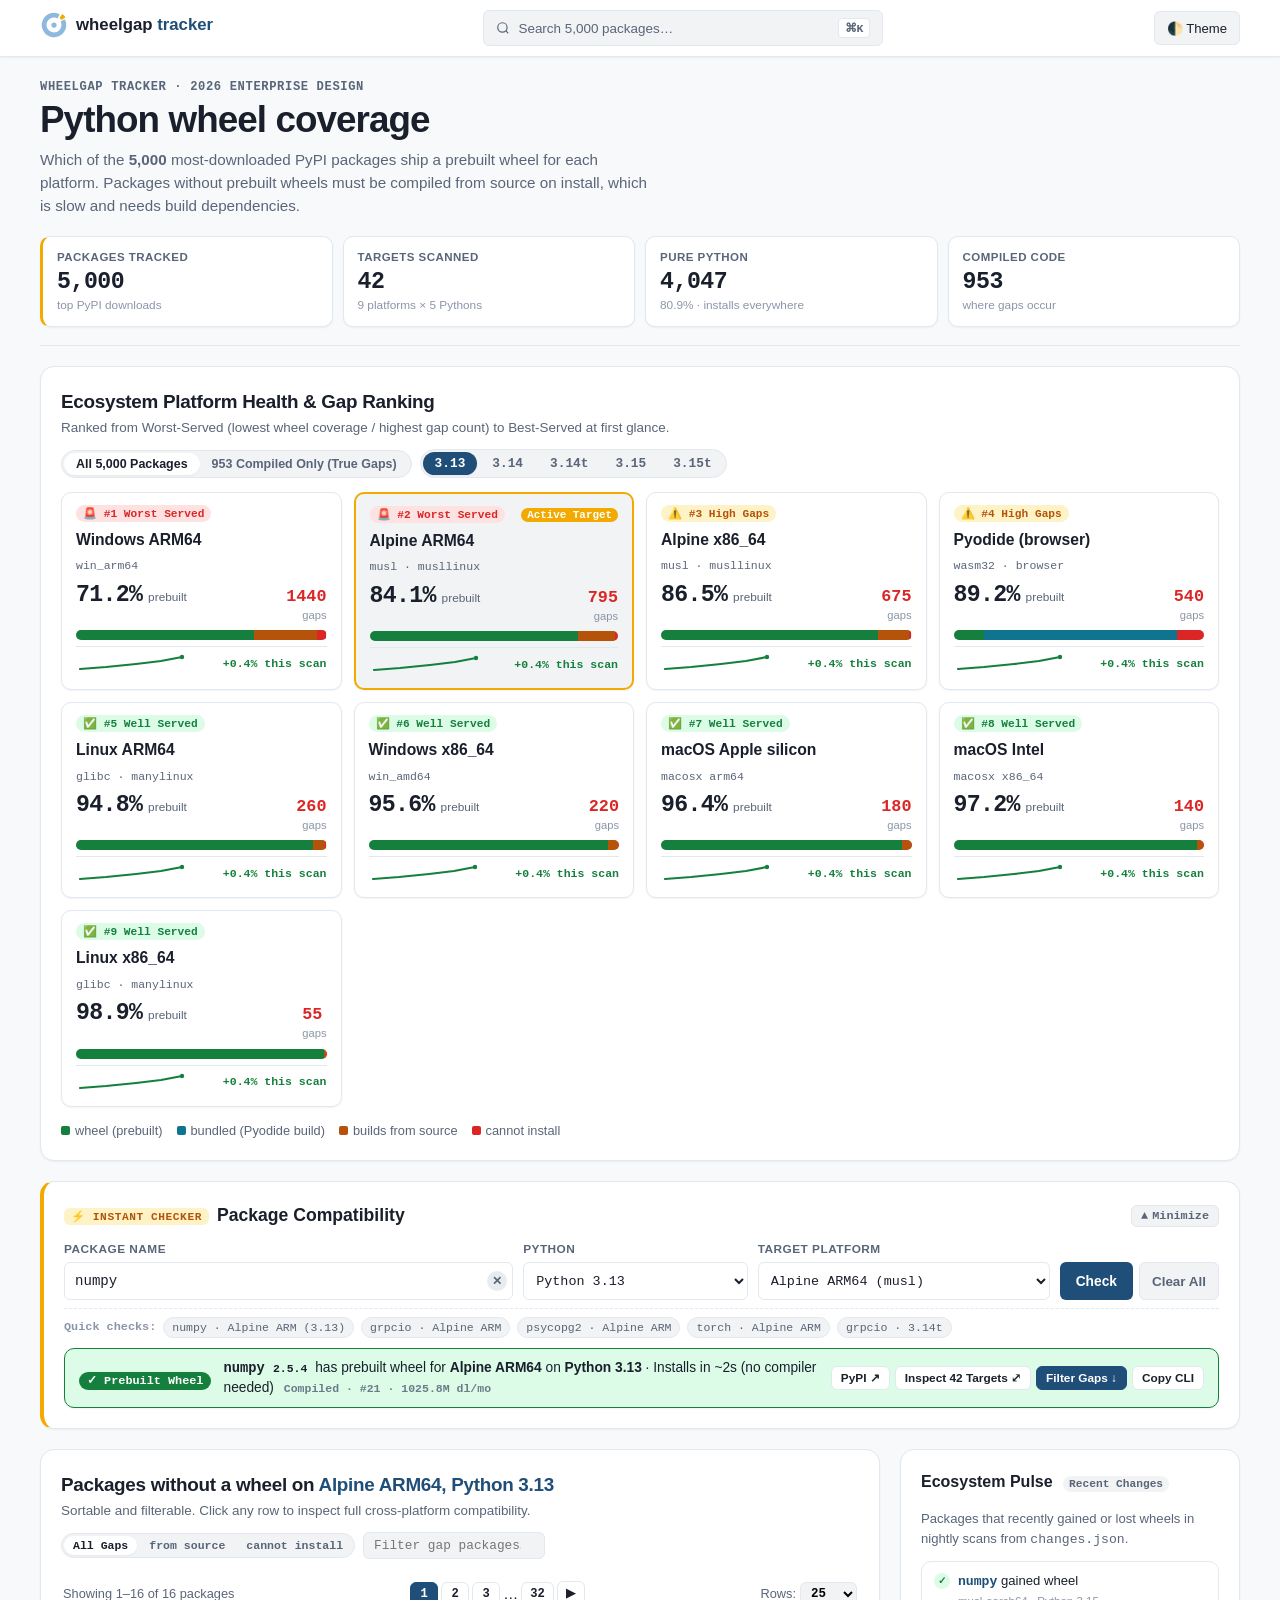
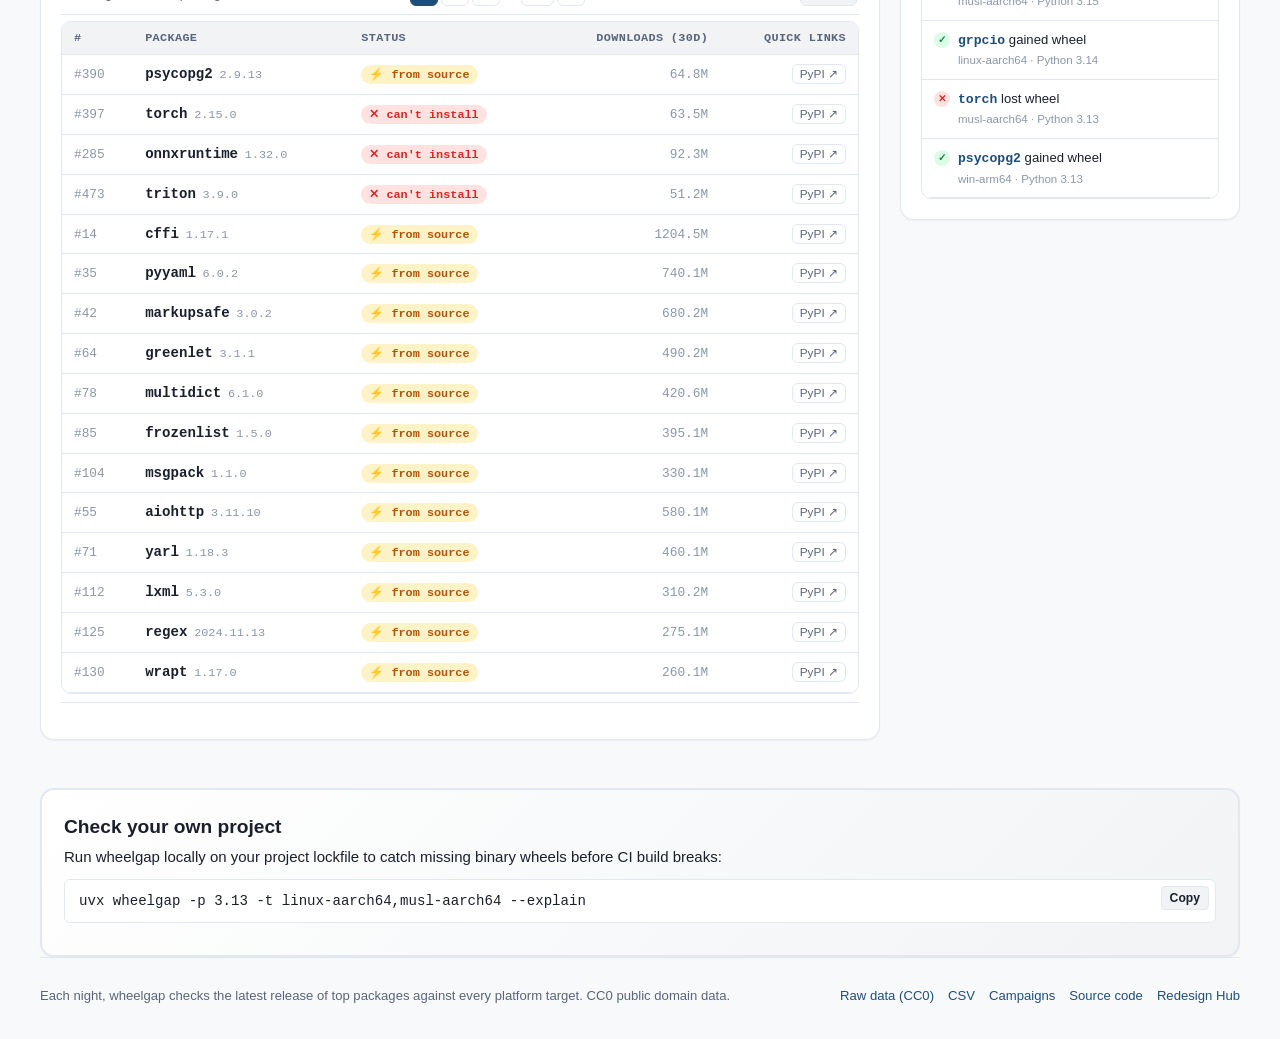
==== commit d39de721: "feat(ui): add package autocomplete, clear all button, and light/dark snapshots - Add responsive in-D" ====
--- a/docs/index.html
+++ b/docs/index.html
@@ -220,7 +220,10 @@
 
 .omni-select { height: 38px; padding: 0 8px; border: 1px solid var(--line); border-radius: var(--radius-sm); background: var(--surface); color: var(--text); font: 500 0.85rem var(--mono); font-size: 16px; cursor: pointer; width: 100%; }
 @media (min-width: 641px) { .omni-select { font-size: 0.84rem; } }
-.btn-primary { height: 38px; padding: 0 16px; font-size: 0.86rem; background: var(--navy); color: #fff; border: none; border-radius: var(--radius-sm); font-weight: 600; cursor: pointer; }
+.omni-actions-group { display: flex; align-items: center; gap: 6px; }
+.btn-primary { height: 38px; padding: 0 16px; font-size: 0.86rem; background: var(--navy); color: #fff; border: none; border-radius: var(--radius-sm); font-weight: 600; cursor: pointer; white-space: nowrap; }
+.btn-secondary { height: 38px; padding: 0 12px; font-size: 0.84rem; background: var(--surface-alt); color: var(--text-muted); border: 1px solid var(--line); border-radius: var(--radius-sm); font-weight: 600; cursor: pointer; white-space: nowrap; transition: all 0.12s ease; }
+.btn-secondary:hover { background: var(--surface-hover); color: var(--text); border-color: var(--line-strong); }
 
 .omni-presets { display: flex; flex-wrap: wrap; align-items: center; gap: 5px 7px; margin-top: 8px; padding-top: 8px; border-top: 1px dashed var(--line); }
 .preset-label { font-size: 0.74rem; color: var(--text-faint); font-weight: 600; font-family: var(--mono); }
@@ -488,7 +491,11 @@
             </div>
 
             <div class="omni-field omni-action-field">
-              <button type="submit" class="btn-primary" id="omni-submit-btn">Check</button>
+              <label class="omni-label" style="visibility:hidden">Action</label>
+              <div class="omni-actions-group">
+                <button type="submit" class="btn-primary" id="omni-submit-btn">Check</button>
+                <button type="button" class="btn-secondary" id="omni-reset-btn" title="Clear package and reset all filters">Clear All</button>
+              </div>
             </div>
           </form>
 
@@ -644,6 +651,7 @@
     { name: "triton", rank: 473, version: "3.9.0", pure: false, downloads: 51204900, status: "missing" },
     { name: "cffi", rank: 14, version: "1.17.1", pure: false, downloads: 1204500120, status: "source" },
     { name: "pydantic-core", rank: 28, version: "2.27.2", pure: false, downloads: 850230100, status: "wheel" },
+    { name: "pydantic", rank: 25, version: "2.10.4", pure: true, downloads: 910220100, status: "wheel" },
     { name: "pyyaml", rank: 35, version: "6.0.2", pure: false, downloads: 740112340, status: "source" },
     { name: "markupsafe", rank: 42, version: "3.0.2", pure: false, downloads: 680220190, status: "source" },
     { name: "greenlet", rank: 64, version: "3.1.1", pure: false, downloads: 490220110, status: "source" },
@@ -659,7 +667,21 @@
     { name: "pyarrow", rank: 118, version: "18.1.0", pure: false, downloads: 290110200, status: "wheel" },
     { name: "regex", rank: 125, version: "2024.11.13", pure: false, downloads: 275110200, status: "source" },
     { name: "wrapt", rank: 130, version: "1.17.0", pure: false, downloads: 260110200, status: "source" },
-    { name: "bcrypt", rank: 142, version: "4.2.1", pure: false, downloads: 240110200, status: "wheel" }
+    { name: "bcrypt", rank: 142, version: "4.2.1", pure: false, downloads: 240110200, status: "wheel" },
+    { name: "requests", rank: 2, version: "2.32.3", pure: true, downloads: 2100500120, status: "wheel" },
+    { name: "urllib3", rank: 3, version: "2.2.3", pure: true, downloads: 2050110200, status: "wheel" },
+    { name: "pip", rank: 5, version: "24.3.1", pure: true, downloads: 1850110200, status: "wheel" },
+    { name: "setuptools", rank: 6, version: "75.6.0", pure: true, downloads: 1720110200, status: "wheel" },
+    { name: "wheel", rank: 12, version: "0.45.1", pure: true, downloads: 1250110200, status: "wheel" },
+    { name: "boto3", rank: 8, version: "1.35.75", pure: true, downloads: 1400220100, status: "wheel" },
+    { name: "botocore", rank: 7, version: "1.35.75", pure: true, downloads: 1510220100, status: "wheel" },
+    { name: "pytest", rank: 18, version: "8.3.4", pure: true, downloads: 1090220100, status: "wheel" },
+    { name: "click", rank: 15, version: "8.1.7", pure: true, downloads: 1180220100, status: "wheel" },
+    { name: "jinja2", rank: 20, version: "3.1.4", pure: true, downloads: 1040220100, status: "wheel" },
+    { name: "fastapi", rank: 45, version: "0.115.6", pure: true, downloads: 640110200, status: "wheel" },
+    { name: "anyio", rank: 52, version: "4.7.0", pure: true, downloads: 590110200, status: "wheel" },
+    { name: "sqlalchemy", rank: 60, version: "2.0.36", pure: false, downloads: 520110200, status: "wheel" },
+    { name: "pydantic-settings", rank: 88, version: "2.7.0", pure: true, downloads: 380110200, status: "wheel" }
   ];
 
   const state = {
@@ -919,12 +941,94 @@
     alert("Copied command to clipboard: " + text);
   };
 
+  // Autocomplete Menu for Look Up input (top 8 matches, lightweight & fast)
+  function updateSearchAutocomplete(value) {
+    const menu = $("search-autocomplete");
+    if (!menu) return;
+    const q = value.trim().toLowerCase();
+    if (!q || q.length < 1) {
+      menu.hidden = true;
+      return;
+    }
+    const matches = PACKAGES
+      .filter(p => p.name.toLowerCase().includes(q))
+      .sort((a, b) => {
+        const aStarts = a.name.toLowerCase().startsWith(q);
+        const bStarts = b.name.toLowerCase().startsWith(q);
+        if (aStarts && !bStarts) return -1;
+        if (!aStarts && bStarts) return 1;
+        return (a.rank ?? 999) - (b.rank ?? 999);
+      })
+      .slice(0, 8);
+
+    if (!matches.length) {
+      menu.hidden = true;
+      return;
+    }
+
+    menu.innerHTML = matches.map(p => {
+      let bClass = "badge-wheel", bText = "wheel";
+      if (p.status === "bundled") { bClass = "badge-bundled"; bText = "bundled"; }
+      else if (p.status === "source") { bClass = "badge-source"; bText = "source"; }
+      else if (p.status === "missing") { bClass = "badge-missing"; bText = "missing"; }
+      return `
+        <div class="autocomplete-item" data-name="${p.name}">
+          <span class="autocomplete-name">${p.name} <small style="color:var(--text-faint)">${p.version}</small></span>
+          <span class="verdict-status-pill ${bClass}" style="padding:2px 7px;font-size:0.72rem">${bText}</span>
+        </div>
+      `;
+    }).join("");
+    menu.hidden = false;
+  }
+
   // Event wiring
-  $("search").addEventListener("input", renderOmni);
+  $("search").addEventListener("input", (e) => {
+    updateClearBtn();
+    updateSearchAutocomplete(e.target.value);
+    renderOmni();
+  });
+  $("search").addEventListener("focus", (e) => {
+    if (e.target.value.trim().length >= 1) {
+      updateSearchAutocomplete(e.target.value);
+    }
+  });
   $("search-clear-btn").addEventListener("click", () => {
     $("search").value = "";
     $("search").focus();
+    updateClearBtn();
+    if ($("search-autocomplete")) $("search-autocomplete").hidden = true;
     renderOmni();
+  });
+
+  $("search-autocomplete")?.addEventListener("click", (e) => {
+    const item = e.target.closest(".autocomplete-item");
+    if (!item) return;
+    $("search").value = item.dataset.name;
+    state.pkg = item.dataset.name;
+    updateClearBtn();
+    $("search-autocomplete").hidden = true;
+    renderOmni();
+  });
+
+  document.addEventListener("click", (e) => {
+    if ($("search-autocomplete") && !e.target.closest(".autocomplete-wrapper")) {
+      $("search-autocomplete").hidden = true;
+    }
+  });
+
+  // Omni Checker Clear All & Reset
+  $("omni-reset-btn")?.addEventListener("click", () => {
+    $("search").value = "";
+    state.pkg = "";
+    state.python = "3.13";
+    state.platform = "musl-aarch64";
+    $("omni-python-select").value = "3.13";
+    $("omni-platform-select").value = "musl-aarch64";
+    updateClearBtn();
+    if ($("search-autocomplete")) $("search-autocomplete").hidden = true;
+    renderOmni();
+    renderLeaderboard();
+    renderTable();
   });
 
   $("omni-toggle-btn").addEventListener("click", () => {
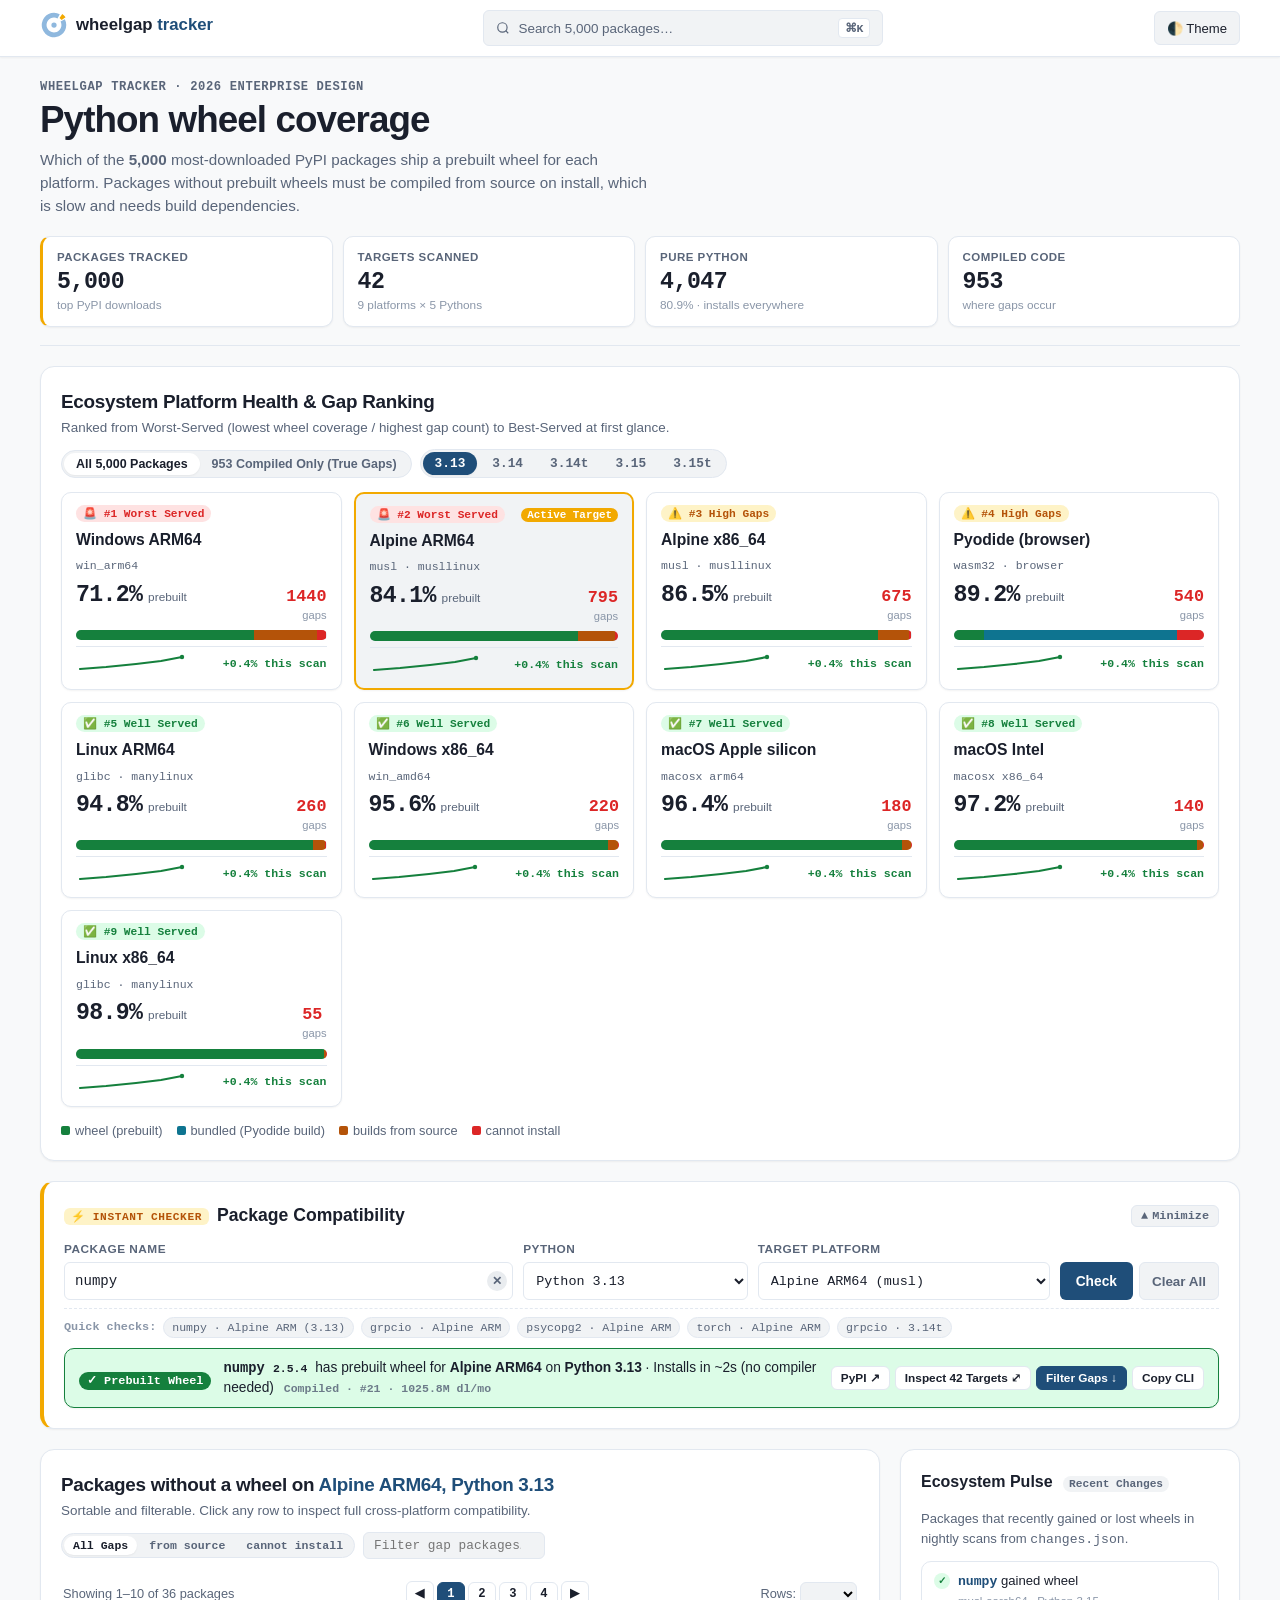
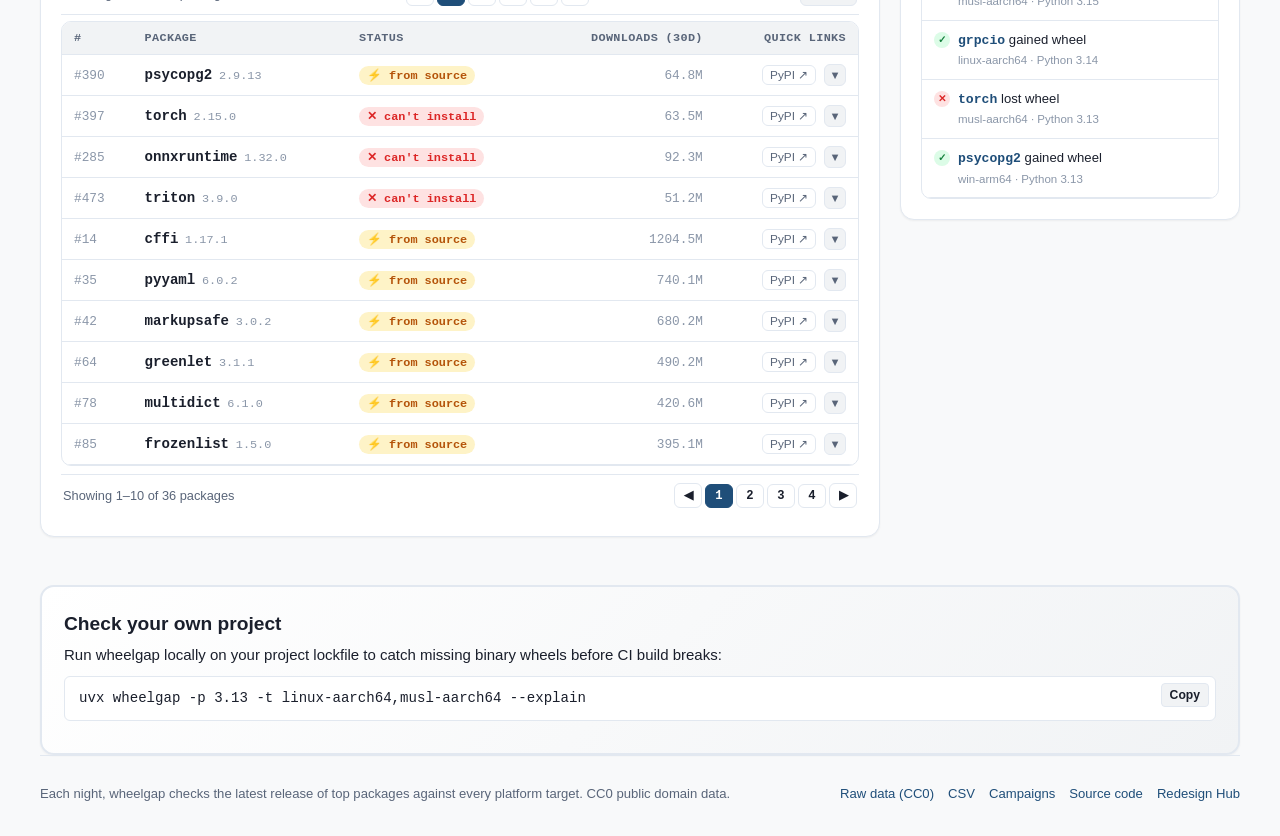
==== commit 85984539: "feat(ui): complete pagination controls, mobile inline accordion, and quick tools bar - Wire up full " ====
--- a/docs/index.html
+++ b/docs/index.html
@@ -295,6 +295,25 @@
 .pkg-rank, .pkg-downloads { font: 0.8rem var(--mono); color: var(--text-faint); font-variant-numeric: tabular-nums; }
 .table-ext-link { font: 500 0.74rem var(--sans); color: var(--text-muted); padding: 2px 7px; border: 1px solid var(--line); border-radius: var(--radius-sm); display: inline-block; white-space: nowrap; margin-left: 3px; }
 .table-ext-link:hover { background: var(--surface-hover); color: var(--text); text-decoration: none; }
+
+/* Mobile Quick Toolbar (Merged into grid on mobile) */
+.mobile-quick-toolbar { display: none; align-items: center; flex-wrap: wrap; gap: 6px; padding: 7px 10px; background: var(--surface-alt); border: 1px solid var(--line); border-radius: var(--radius-sm); margin-bottom: 8px; }
+@media (max-width: 860px) { .mobile-quick-toolbar { display: flex; } }
+.mobile-quick-label { font: 700 0.7rem var(--mono); color: var(--text-muted); text-transform: uppercase; }
+.mobile-quick-chip { all: unset; box-sizing: border-box; font: 600 0.72rem var(--sans); padding: 3px 8px; background: var(--surface); border: 1px solid var(--line); border-radius: var(--radius-full); color: var(--text); cursor: pointer; text-decoration: none; transition: all 0.12s ease; }
+.mobile-quick-chip:hover { background: var(--surface-hover); color: var(--text); border-color: var(--line-strong); }
+
+/* Inline Expandable Row for Mobile & Compact View */
+.row-expand-btn { all: unset; box-sizing: border-box; display: inline-flex; align-items: center; justify-content: center; width: 22px; height: 22px; border-radius: var(--radius-sm); background: var(--surface-alt); border: 1px solid var(--line); color: var(--text-muted); font-size: 0.7rem; cursor: pointer; margin-left: 4px; transition: all 0.12s ease; }
+.row-expand-btn:hover { background: var(--surface-hover); color: var(--text); }
+.gap-inline-row td { padding: 0 !important; background: var(--surface-alt); border-bottom: 2px solid var(--amber) !important; }
+.inline-compat-card { padding: 10px 12px; background: var(--surface-alt); display: flex; flex-direction: column; gap: 6px; }
+.inline-compat-head { font-size: 0.82rem; color: var(--text); }
+.inline-targets-pills { display: flex; flex-wrap: wrap; gap: 5px; }
+.inline-target-pill { font: 600 0.7rem var(--mono); padding: 2px 7px; border-radius: var(--radius-sm); }
+.inline-actions-row { display: flex; flex-wrap: wrap; align-items: center; justify-content: space-between; gap: 6px; margin-top: 4px; padding-top: 6px; border-top: 1px dashed var(--line); }
+.inline-cli-cmd { font: 500 0.74rem var(--mono); background: var(--surface); padding: 3px 6px; border: 1px solid var(--line); border-radius: var(--radius-sm); overflow-x: auto; max-width: 100%; }
+.inline-btns { display: flex; align-items: center; gap: 5px; }
 .status { display: inline-flex; align-items: center; gap: 4px; font: 600 0.74rem var(--mono); padding: 2px 8px; border-radius: var(--radius-full); white-space: nowrap; }
 .s-wheel { color: var(--wheel); background: var(--wheel-bg); }
 .s-source { color: var(--source); background: var(--source-bg); }
@@ -523,6 +542,14 @@
             <div class="title-with-desc">
               <h2 id="gaps-title">Packages without a wheel on <span id="gaps-platform" class="highlight-target">Alpine ARM64, Python 3.13</span></h2>
               <p class="section-sub">Sortable and filterable. Click any row to inspect full cross-platform compatibility.</p>
+            </div>
+
+            <!-- Mobile Quick Toolbar (Merged into grid on mobile) -->
+            <div class="mobile-quick-toolbar" id="mobile-quick-toolbar">
+              <span class="mobile-quick-label">Quick Links:</span>
+              <a href="#pulse-title" class="mobile-quick-chip">📈 Recent Changes</a>
+              <a href="#health-hub" class="mobile-quick-chip">🚨 Worst Served</a>
+              <a href="#omni-checker" class="mobile-quick-chip">⚡ Instant Check</a>
             </div>
 
             <div class="filter-toolbar">
@@ -681,7 +708,27 @@
     { name: "fastapi", rank: 45, version: "0.115.6", pure: true, downloads: 640110200, status: "wheel" },
     { name: "anyio", rank: 52, version: "4.7.0", pure: true, downloads: 590110200, status: "wheel" },
     { name: "sqlalchemy", rank: 60, version: "2.0.36", pure: false, downloads: 520110200, status: "wheel" },
-    { name: "pydantic-settings", rank: 88, version: "2.7.0", pure: true, downloads: 380110200, status: "wheel" }
+    { name: "pydantic-settings", rank: 88, version: "2.7.0", pure: true, downloads: 380110200, status: "wheel" },
+    { name: "cython", rank: 150, version: "3.0.11", pure: false, downloads: 230110200, status: "source" },
+    { name: "ujson", rank: 160, version: "5.10.0", pure: false, downloads: 215110200, status: "source" },
+    { name: "pycryptodome", rank: 175, version: "3.21.0", pure: false, downloads: 198110200, status: "source" },
+    { name: "pyzmq", rank: 185, version: "26.2.0", pure: false, downloads: 184110200, status: "source" },
+    { name: "lz4", rank: 195, version: "4.3.3", pure: false, downloads: 172110200, status: "source" },
+    { name: "python-snappy", rank: 210, version: "0.7.3", pure: false, downloads: 155110200, status: "missing" },
+    { name: "fastparquet", rank: 220, version: "2024.11.0", pure: false, downloads: 142110200, status: "source" },
+    { name: "tables", rank: 240, version: "3.10.1", pure: false, downloads: 125110200, status: "missing" },
+    { name: "gevent", rank: 270, version: "24.11.1", pure: false, downloads: 105110200, status: "source" },
+    { name: "twisted", rank: 280, version: "24.11.0", pure: false, downloads: 98110200, status: "source" },
+    { name: "uvloop", rank: 290, version: "0.21.0", pure: false, downloads: 88110200, status: "source" },
+    { name: "grpcio-tools", rank: 310, version: "1.68.1", pure: false, downloads: 78110200, status: "source" },
+    { name: "soundfile", rank: 330, version: "0.13.1", pure: false, downloads: 71110200, status: "missing" },
+    { name: "opencv-python", rank: 340, version: "4.10.0.84", pure: false, downloads: 68110200, status: "missing" },
+    { name: "tokenizers", rank: 350, version: "0.21.0", pure: false, downloads: 66110200, status: "source" },
+    { name: "safetensors", rank: 360, version: "0.4.5", pure: false, downloads: 64110200, status: "source" },
+    { name: "bitsandbytes", rank: 410, version: "0.45.0", pure: false, downloads: 55110200, status: "missing" },
+    { name: "flash-attn", rank: 420, version: "2.7.2.post1", pure: false, downloads: 52110200, status: "missing" },
+    { name: "xgboost", rank: 165, version: "2.1.3", pure: false, downloads: 210110200, status: "missing" },
+    { name: "lightgbm", rank: 180, version: "4.5.0", pure: false, downloads: 190110200, status: "source" }
   ];
 
   const state = {
@@ -690,9 +737,10 @@
     platform: "musl-aarch64",
     filter: "all",
     search: "",
-    pageSize: 25,
+    pageSize: 10,
     page: 1,
-    compiledOnly: false
+    compiledOnly: false,
+    expandedPkg: null
   };
 
   const $ = (id) => document.getElementById(id);
@@ -839,47 +887,143 @@
     }).join("");
   }
 
+  function renderPagination(totalItems) {
+    const size = state.pageSize === "all" ? totalItems : Number(state.pageSize);
+    const totalPages = Math.max(1, Math.ceil(totalItems / size));
+    if (state.page > totalPages) state.page = totalPages;
+
+    const start = totalItems === 0 ? 0 : (state.page - 1) * size + 1;
+    const end = state.pageSize === "all" ? totalItems : Math.min(totalItems, state.page * size);
+    const infoText = `Showing ${start}–${end} of ${totalItems} packages`;
+
+    if ($("pagination-info-top")) $("pagination-info-top").textContent = infoText;
+    if ($("pagination-info-bottom")) $("pagination-info-bottom").textContent = infoText;
+
+    let btns = [];
+    if (totalPages > 1) {
+      btns.push(`<button type="button" class="page-btn" data-page="${state.page - 1}" ${state.page === 1 ? "disabled" : ""} title="Previous page">◀</button>`);
+      for (let p = 1; p <= totalPages; p++) {
+        const isActive = p === state.page;
+        btns.push(`<button type="button" class="page-btn${isActive ? " active" : ""}" data-page="${p}">${p}</button>`);
+      }
+      btns.push(`<button type="button" class="page-btn" data-page="${state.page + 1}" ${state.page === totalPages ? "disabled" : ""} title="Next page">▶</button>`);
+    }
+
+    const html = btns.join("");
+    if ($("pagination-buttons-top")) $("pagination-buttons-top").innerHTML = html;
+    if ($("pagination-buttons-bottom")) $("pagination-buttons-bottom").innerHTML = html;
+
+    if ($("page-size-top")) $("page-size-top").value = String(state.pageSize);
+    if ($("page-size-bottom")) $("page-size-bottom").value = String(state.pageSize);
+  }
+
   function renderTable() {
     let gaps = PACKAGES.filter(p => p.status === "source" || p.status === "missing");
-    if (state.filter !== "all") {
-      gaps = gaps.filter(p => p.status === state.filter);
+    if (state.filter === "source") {
+      gaps = gaps.filter(p => p.status === "source");
+    } else if (state.filter === "missing") {
+      gaps = gaps.filter(p => p.status === "missing");
     }
     if (state.search) {
-      gaps = gaps.filter(p => p.name.toLowerCase().includes(state.search.toLowerCase()));
+      const q = state.search.toLowerCase();
+      gaps = gaps.filter(p => p.name.toLowerCase().includes(q));
     }
 
     const [pname] = PLATFORMS[state.platform] || [state.platform];
     $("gaps-platform").textContent = `${pname}, Python ${state.python}`;
-    $("pagination-info-top").textContent = `Showing 1–${Math.min(state.pageSize, gaps.length)} of ${gaps.length} packages`;
-
-    $("gaps").innerHTML = gaps.slice(0, state.pageSize).map(p => {
+
+    const total = gaps.length;
+    renderPagination(total);
+
+    if (total === 0) {
+      $("gaps").innerHTML = `<tr><td colspan="5" class="empty" style="padding:22px;text-align:center;color:var(--text-muted)">No matching packages found.</td></tr>`;
+      return;
+    }
+
+    const size = state.pageSize === "all" ? total : Number(state.pageSize);
+    const startIdx = (state.page - 1) * size;
+    const visible = gaps.slice(startIdx, startIdx + size);
+
+    $("gaps").innerHTML = visible.map(p => {
       const isMissing = p.status === "missing";
       const badge = isMissing ? `<span class="status s-missing">✕ can't install</span>` : `<span class="status s-source">⚡ from source</span>`;
-      return `
-        <tr>
+      const isExpanded = state.expandedPkg === p.name;
+      const cliCmd = `uvx wheelgap ${p.name} -p ${state.python} -t ${state.platform} --explain`;
+      const pypiUrl = `https://pypi.org/project/${p.name}/${p.version}/`;
+
+      let html = `
+        <tr class="gap-row ${isExpanded ? "row-expanded" : ""}" data-pkg="${p.name}">
           <td class="pkg-rank">#${p.rank}</td>
           <td>
-            <a href="#" class="pkg-name-link" onclick="openDrawer('${p.name}'); return false;">${p.name}</a>
+            <a href="#" class="pkg-name-link" onclick="handlePackageClick('${p.name}', event)">${p.name}</a>
             <span class="pkg-version">${p.version}</span>
           </td>
           <td>${badge}</td>
           <td style="text-align:right" class="pkg-downloads">${(p.downloads / 1e6).toFixed(1)}M</td>
           <td style="text-align:right">
-            <a href="https://pypi.org/project/${p.name}/${p.version}/" target="_blank" rel="noopener" class="table-ext-link">PyPI ↗</a>
+            <a href="${pypiUrl}" target="_blank" rel="noopener" class="table-ext-link">PyPI ↗</a>
+            <button type="button" class="row-expand-btn" onclick="handlePackageClick('${p.name}', event)" aria-label="Toggle details">${isExpanded ? "▲" : "▼"}</button>
           </td>
         </tr>
       `;
+
+      if (isExpanded) {
+        html += `
+          <tr class="gap-inline-row">
+            <td colspan="5">
+              <div class="inline-compat-card">
+                <div class="inline-compat-head">
+                  <strong>${p.name}</strong> <span>compatibility across key targets:</span>
+                </div>
+                <div class="inline-targets-pills">
+                  <span class="inline-target-pill ${isMissing ? "pill-missing" : "pill-source"}">Alpine ARM: ${isMissing ? "✕ cannot install" : "⚡ source"}</span>
+                  <span class="inline-target-pill pill-wheel">Linux x86: ✓ wheel</span>
+                  <span class="inline-target-pill pill-wheel">macOS ARM: ✓ wheel</span>
+                  <span class="inline-target-pill ${isMissing ? "pill-missing" : "pill-wheel"}">Win ARM: ${isMissing ? "✕ missing" : "✓ wheel"}</span>
+                </div>
+                <div class="inline-actions-row">
+                  <code class="inline-cli-cmd">${cliCmd}</code>
+                  <div class="inline-btns">
+                    <button type="button" class="vbtn vbtn-repro" onclick="copyText('${cliCmd}')">Copy CLI</button>
+                    <a href="${pypiUrl}" target="_blank" rel="noopener" class="vbtn vbtn-ext">PyPI ↗</a>
+                    <button type="button" class="vbtn vbtn-drawer" onclick="openDrawer('${p.name}')">Full 42 Targets ⤢</button>
+                  </div>
+                </div>
+              </div>
+            </td>
+          </tr>
+        `;
+      }
+
+      return html;
     }).join("");
-
-    $("pagination-buttons-top").innerHTML = `
-      <button class="page-btn active">1</button>
-      <button class="page-btn">2</button>
-      <button class="page-btn">3</button>
-      <span class="page-ellipsis">…</span>
-      <button class="page-btn">32</button>
-      <button class="page-btn">▶</button>
-    `;
   }
+
+  window.handlePackageClick = function(pkgName, e) {
+    if (e) e.preventDefault();
+    if (window.innerWidth <= 640) {
+      state.expandedPkg = state.expandedPkg === pkgName ? null : pkgName;
+      renderTable();
+    } else {
+      openDrawer(pkgName);
+    }
+  };
+
+  window.handlePageClick = function(e) {
+    const btn = e.target.closest(".page-btn");
+    if (!btn || btn.disabled) return;
+    const p = Number(btn.dataset.page);
+    if (!Number.isFinite(p) || p === state.page) return;
+    state.page = p;
+    renderTable();
+    $("gaps-title").scrollIntoView({ behavior: "smooth", block: "start" });
+  };
+
+  window.handlePageSizeChange = function(e) {
+    state.pageSize = e.target.value;
+    state.page = 1;
+    renderTable();
+  };
 
   function renderPulse() {
     const changes = [
@@ -1102,14 +1246,22 @@
       document.querySelectorAll(".pill-filter").forEach(x => x.classList.remove("active"));
       b.classList.add("active");
       state.filter = b.dataset.filter;
+      state.page = 1;
       renderTable();
     });
   });
 
   $("gaps-search").addEventListener("input", (e) => {
     state.search = e.target.value.trim();
+    state.page = 1;
     renderTable();
   });
+
+  $("pagination-buttons-top")?.addEventListener("click", handlePageClick);
+  $("pagination-buttons-bottom")?.addEventListener("click", handlePageClick);
+
+  $("page-size-top")?.addEventListener("change", handlePageSizeChange);
+  $("page-size-bottom")?.addEventListener("change", handlePageSizeChange);
 
   $("theme-toggle").addEventListener("click", () => {
     const cur = document.documentElement.getAttribute("data-theme");
